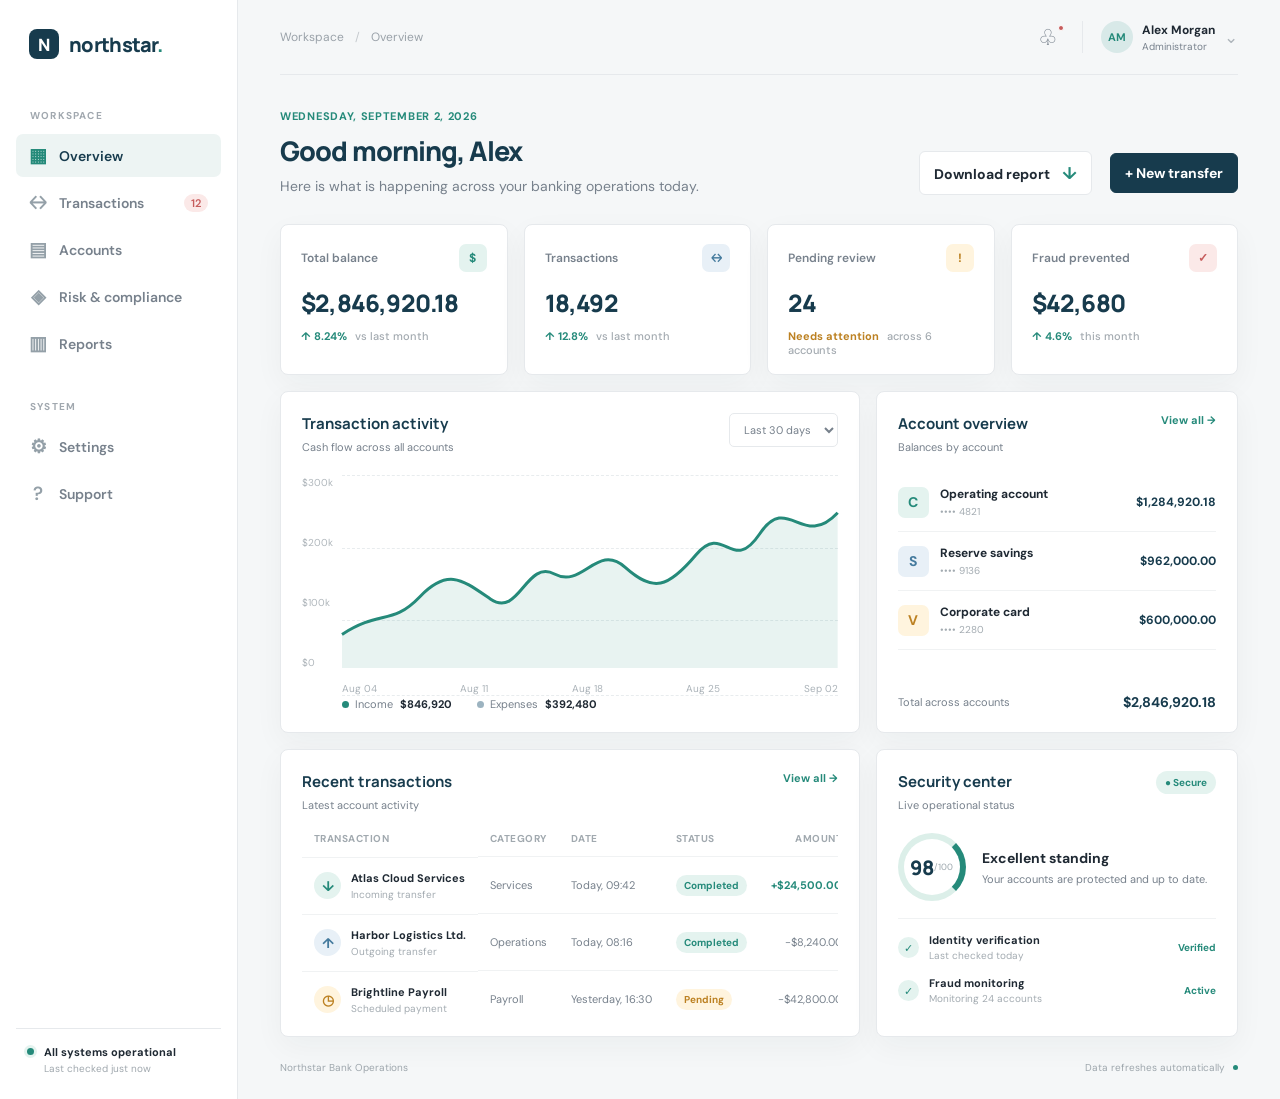
==== index.html @ cb2dd72a "Add files via upload" ====
<!DOCTYPE html>
<html lang="en">
<head>
  <meta charset="UTF-8">
  <meta name="viewport" content="width=device-width, initial-scale=1.0">
  <meta name="description" content="Operations dashboard for monitoring banking systems, transactions, and risk.">
  <title>Northstar Bank | Operations</title>
  <link rel="stylesheet" href="styles.css">
</head>
<body>
  <div class="app-shell">
    <aside class="sidebar">
      <a class="brand" href="#"><span class="brand-mark">N</span><span>northstar<span class="brand-dot">.</span></span></a>
      <div class="side-label">Workspace</div>
      <nav class="nav-list" aria-label="Primary navigation">
        <a class="nav-item active" href="#"><span class="nav-icon">▦</span>Overview</a>
        <a class="nav-item" href="#transactions"><span class="nav-icon">↔</span>Transactions <span class="nav-count">12</span></a>
        <a class="nav-item" href="#accounts"><span class="nav-icon">▤</span>Accounts</a>
        <a class="nav-item" href="#risk"><span class="nav-icon">◈</span>Risk &amp; compliance</a>
        <a class="nav-item" href="#reports"><span class="nav-icon">▥</span>Reports</a>
      </nav>
      <div class="side-label">System</div>
      <nav class="nav-list">
        <a class="nav-item" href="#"><span class="nav-icon">⚙</span>Settings</a>
        <a class="nav-item" href="#"><span class="nav-icon">?</span>Support</a>
      </nav>
      <div class="sidebar-footer"><span class="status-dot"></span><span><strong>All systems operational</strong><small>Last checked just now</small></span></div>
    </aside>

    <main class="main-content">
      <header class="topbar"><div class="breadcrumb">Workspace <span>/</span> Overview</div><div class="top-actions"><button class="icon-button" aria-label="Notifications">♧<span class="notification-dot"></span></button><div class="profile"><span class="avatar">AM</span><span><strong>Alex Morgan</strong><small>Administrator</small></span><span class="chevron">⌄</span></div></div></header>
      <section class="page-heading"><div><p class="eyebrow">Wednesday, September 2, 2026</p><h1>Good morning, Alex</h1><p class="subheading">Here is what is happening across your banking operations today.</p></div><div class="heading-actions"><button class="button secondary">Download report <span>↓</span></button><button class="button primary">+ New transfer</button></div></section>

      <section class="metric-grid" aria-label="Key metrics">
        <article class="metric-card"><div class="metric-top"><span>Total balance</span><span class="metric-icon green">$</span></div><strong class="metric-value">$2,846,920.18</strong><div class="metric-change positive">↑ 8.24% <span>vs last month</span></div></article>
        <article class="metric-card"><div class="metric-top"><span>Transactions</span><span class="metric-icon blue">↔</span></div><strong class="metric-value">18,492</strong><div class="metric-change positive">↑ 12.8% <span>vs last month</span></div></article>
        <article class="metric-card"><div class="metric-top"><span>Pending review</span><span class="metric-icon amber">!</span></div><strong class="metric-value">24</strong><div class="metric-change neutral">Needs attention <span>across 6 accounts</span></div></article>
        <article class="metric-card"><div class="metric-top"><span>Fraud prevented</span><span class="metric-icon red">✓</span></div><strong class="metric-value">$42,680</strong><div class="metric-change positive">↑ 4.6% <span>this month</span></div></article>
      </section>

      <section class="content-grid">
        <article class="panel activity-panel" id="transactions"><div class="panel-header"><div><h2>Transaction activity</h2><p>Cash flow across all accounts</p></div><select aria-label="Transaction period"><option>Last 30 days</option><option>Last 90 days</option></select></div><div class="chart-wrap"><div class="chart-y-axis"><span>$300k</span><span>$200k</span><span>$100k</span><span>$0</span></div><div class="chart"><div class="grid-line"></div><div class="grid-line"></div><div class="grid-line"></div><div class="grid-line"></div><svg viewBox="0 0 700 230" preserveAspectRatio="none" aria-label="Transaction activity chart"><path class="chart-area" d="M0,190 C55,160 70,180 110,145 S170,125 210,148 S260,100 300,118 S360,80 400,110 S460,135 500,95 S550,120 590,70 S650,90 700,45 L700,230 L0,230 Z"></path><path class="chart-line" d="M0,190 C55,160 70,180 110,145 S170,125 210,148 S260,100 300,118 S360,80 400,110 S460,135 500,95 S550,120 590,70 S650,90 700,45"></path></svg><div class="chart-labels"><span>Aug 04</span><span>Aug 11</span><span>Aug 18</span><span>Aug 25</span><span>Sep 02</span></div></div></div><div class="chart-legend"><span><i class="legend-dot income"></i>Income <strong>$846,920</strong></span><span><i class="legend-dot expense"></i>Expenses <strong>$392,480</strong></span></div></article>
        <article class="panel account-panel" id="accounts"><div class="panel-header"><div><h2>Account overview</h2><p>Balances by account</p></div><button class="text-button">View all →</button></div><div class="account-list"><div class="account-row"><span class="account-symbol checking">C</span><span class="account-name"><strong>Operating account</strong><small>•••• 4821</small></span><strong>$1,284,920.18</strong></div><div class="account-row"><span class="account-symbol savings">S</span><span class="account-name"><strong>Reserve savings</strong><small>•••• 9136</small></span><strong>$962,000.00</strong></div><div class="account-row"><span class="account-symbol credit">V</span><span class="account-name"><strong>Corporate card</strong><small>•••• 2280</small></span><strong>$600,000.00</strong></div></div><div class="account-total"><span>Total across accounts</span><strong>$2,846,920.18</strong></div></article>
      </section>

      <section class="lower-grid">
        <article class="panel table-panel"><div class="panel-header"><div><h2>Recent transactions</h2><p>Latest account activity</p></div><button class="text-button">View all →</button></div><div class="table-scroll"><table><thead><tr><th>Transaction</th><th>Category</th><th>Date</th><th>Status</th><th class="amount">Amount</th></tr></thead><tbody><tr><td><span class="transaction-icon incoming">↓</span><span><strong>Atlas Cloud Services</strong><small>Incoming transfer</small></span></td><td>Services</td><td>Today, 09:42</td><td><span class="pill success">Completed</span></td><td class="amount positive-amount">+$24,500.00</td></tr><tr><td><span class="transaction-icon outgoing">↑</span><span><strong>Harbor Logistics Ltd.</strong><small>Outgoing transfer</small></span></td><td>Operations</td><td>Today, 08:16</td><td><span class="pill success">Completed</span></td><td class="amount">-$8,240.00</td></tr><tr><td><span class="transaction-icon pending">◷</span><span><strong>Brightline Payroll</strong><small>Scheduled payment</small></span></td><td>Payroll</td><td>Yesterday, 16:30</td><td><span class="pill pending-pill">Pending</span></td><td class="amount">-$42,800.00</td></tr></tbody></table></div></article>
        <article class="panel security-panel" id="risk"><div class="panel-header"><div><h2>Security center</h2><p>Live operational status</p></div><span class="secure-badge">● Secure</span></div><div class="security-score"><div class="score-ring"><strong>98</strong><small>/100</small></div><div><strong>Excellent standing</strong><p>Your accounts are protected and up to date.</p></div></div><div class="security-item"><span class="security-check">✓</span><span><strong>Identity verification</strong><small>Last checked today</small></span><span class="item-status">Verified</span></div><div class="security-item"><span class="security-check">✓</span><span><strong>Fraud monitoring</strong><small>Monitoring 24 accounts</small></span><span class="item-status">Active</span></div></article>
      </section>
      <footer class="page-footer"><span>Northstar Bank Operations</span><span>Data refreshes automatically <span class="refresh-dot"></span></span></footer>
    </main>
  </div>

  <script src="app.js"></script>
</body>
</html>
---- styles.css ----
@import url('https://fonts.googleapis.com/css2?family=DM+Sans:wght@400;500;600;700&family=Manrope:wght@600;700;800&display=swap');

:root {
  --ink: #1f2933;
  --muted: #77818c;
  --line: #e6e9ec;
  --surface: #ffffff;
  --page: #f5f7f8;
  --navy: #173b4d;
  --teal: #258a7a;
  --teal-soft: #e4f3ef;
  --blue-soft: #e8f0f7;
  --amber: #bc8122;
  --amber-soft: #fff4de;
  --red: #c65c5c;
  --red-soft: #fbe9e8;
  --shadow: 0 10px 30px rgba(31, 41, 51, .045);
}

* { box-sizing: border-box; }
body { margin: 0; color: var(--ink); background: var(--page); font: 14px 'DM Sans', sans-serif; }
button, select { font: inherit; }
button, a { -webkit-tap-highlight-color: transparent; }
.app-shell { display: flex; min-height: 100vh; }
.sidebar { width: 238px; flex: 0 0 238px; background: #fff; border-right: 1px solid var(--line); padding: 29px 16px 20px; display: flex; flex-direction: column; }
.brand { display: flex; align-items: center; gap: 10px; padding: 0 13px; color: var(--navy); font: 800 20px Manrope, sans-serif; text-decoration: none; letter-spacing: -.7px; }
.brand-mark { width: 30px; height: 30px; display: grid; place-items: center; border-radius: 8px; background: var(--navy); color: #fff; font-size: 17px; }
.brand-dot { color: var(--teal); }
.side-label { margin: 50px 14px 12px; color: #a1a8af; font-size: 10px; font-weight: 700; letter-spacing: 1.2px; text-transform: uppercase; }
.side-label + .nav-list + .side-label { margin-top: 35px; }
.nav-list { display: grid; gap: 4px; }
.nav-item { display: flex; align-items: center; gap: 12px; min-height: 43px; padding: 0 13px; border-radius: 7px; color: #77818c; text-decoration: none; font-weight: 600; transition: background .2s, color .2s; }
.nav-item:hover, .nav-item.active { color: var(--navy); background: #edf4f3; }
.nav-icon { width: 18px; color: #94a0a8; font-size: 19px; text-align: center; }
.nav-item.active .nav-icon { color: var(--teal); }
.nav-count { margin-left: auto; padding: 2px 7px; border-radius: 10px; background: var(--red-soft); color: var(--red); font-size: 11px; }
.sidebar-footer { margin-top: auto; display: flex; gap: 10px; align-items: flex-start; padding: 15px 11px 3px; border-top: 1px solid var(--line); color: var(--ink); font-size: 11px; line-height: 1.5; }
.sidebar-footer strong, .sidebar-footer small { display: block; } .sidebar-footer small { color: #a0a8ae; font-size: 10px; }
.status-dot, .refresh-dot { display: inline-block; width: 7px; height: 7px; margin-top: 4px; border-radius: 50%; background: var(--teal); box-shadow: 0 0 0 3px var(--teal-soft); }
.main-content { width: min(100%, 1500px); min-width: 0; margin: 0 auto; padding: 0 42px 25px; }
.topbar { height: 75px; border-bottom: 1px solid var(--line); display: flex; align-items: center; justify-content: space-between; }
.breadcrumb { color: #9aa2a9; font-size: 12px; } .breadcrumb span { padding: 0 8px; color: #c4c9cd; }
.top-actions, .profile, .heading-actions { display: flex; align-items: center; gap: 18px; }
.icon-button { position: relative; border: 0; background: transparent; color: #77818c; font-size: 22px; cursor: pointer; }
.notification-dot { position: absolute; top: 3px; right: 0; width: 6px; height: 6px; border: 1px solid white; border-radius: 50%; background: var(--red); }
.profile { gap: 9px; border-left: 1px solid var(--line); padding-left: 18px; } .profile strong, .profile small { display: block; } .profile strong { font-size: 12px; } .profile small { margin-top: 2px; color: var(--muted); font-size: 10px; }.avatar { width: 32px; height: 32px; display: grid; place-items: center; border-radius: 50%; background: #d8e9e8; color: var(--teal); font-size: 11px; font-weight: 700; }.chevron { color: #aeb5bb; font-size: 17px; }
.page-heading { display: flex; justify-content: space-between; align-items: end; gap: 24px; padding: 34px 0 29px; }.eyebrow { margin: 0 0 9px; color: var(--teal); font-size: 11px; font-weight: 700; letter-spacing: .7px; text-transform: uppercase; }.page-heading h1 { margin: 0; color: var(--navy); font: 800 27px Manrope, sans-serif; letter-spacing: -.9px; }.subheading { margin: 8px 0 0; color: var(--muted); }.button { border: 1px solid var(--line); border-radius: 6px; padding: 10px 14px; cursor: pointer; font-weight: 700; }.button.secondary { background: #fff; color: var(--ink); }.button.primary { border-color: var(--navy); background: var(--navy); color: #fff; }.button span { margin-left: 9px; color: var(--teal); font-size: 17px; }
.metric-grid { display: grid; grid-template-columns: repeat(4, 1fr); gap: 16px; }.metric-card, .panel { border: 1px solid var(--line); border-radius: 8px; background: var(--surface); box-shadow: var(--shadow); }.metric-card { padding: 19px 20px 17px; }.metric-top { display: flex; justify-content: space-between; align-items: center; color: var(--muted); font-size: 12px; font-weight: 600; }.metric-icon { width: 28px; height: 28px; display: grid; place-items: center; border-radius: 7px; font-weight: 700; }.metric-icon.green { color: var(--teal); background: var(--teal-soft); }.metric-icon.blue { color: #447a9d; background: var(--blue-soft); }.metric-icon.amber { color: var(--amber); background: var(--amber-soft); }.metric-icon.red { color: var(--red); background: var(--red-soft); }.metric-value { display: block; margin-top: 14px; color: var(--navy); font: 800 24px Manrope, sans-serif; letter-spacing: -.8px; }.metric-change { margin-top: 10px; font-size: 11px; font-weight: 700; }.metric-change span { margin-left: 5px; color: #a3aab0; font-weight: 500; }.positive { color: var(--teal); }.neutral { color: var(--amber); }
.content-grid { display: grid; grid-template-columns: minmax(0, 1.6fr) minmax(350px, 1fr); gap: 16px; margin-top: 16px; }.panel { padding: 21px; }.panel-header { display: flex; align-items: flex-start; justify-content: space-between; gap: 16px; }.panel h2 { margin: 0; color: var(--navy); font: 700 15px Manrope, sans-serif; }.panel-header p { margin: 6px 0 0; color: var(--muted); font-size: 11px; }.panel select { border: 1px solid var(--line); border-radius: 5px; padding: 8px 10px; color: var(--muted); background: #fff; font-size: 11px; }.text-button { border: 0; padding: 0; background: transparent; color: var(--teal); cursor: pointer; font-size: 11px; font-weight: 700; }.chart-wrap { display: flex; height: 220px; margin-top: 21px; }.chart-y-axis { display: flex; width: 40px; flex-direction: column; justify-content: space-between; padding: 1px 0 26px; color: #b0b7bc; font-size: 10px; }.chart { position: relative; flex: 1; }.grid-line { position: absolute; left: 0; right: 0; border-top: 1px dashed #e8ecee; }.grid-line:nth-child(1) { top: 0; }.grid-line:nth-child(2) { top: 33%; }.grid-line:nth-child(3) { top: 66%; }.grid-line:nth-child(4) { top: 100%; }.chart svg { position: absolute; inset: 0 0 27px; width: 100%; height: calc(100% - 27px); overflow: visible; }.chart-area { fill: rgba(37, 138, 122, .1); }.chart-line { fill: none; stroke: var(--teal); stroke-width: 3; vector-effect: non-scaling-stroke; }.chart-labels { position: absolute; bottom: 0; left: 0; right: 0; display: flex; justify-content: space-between; color: #aab2b8; font-size: 10px; }.chart-legend { display: flex; gap: 25px; padding: 2px 0 0 40px; color: var(--muted); font-size: 11px; }.chart-legend strong { margin-left: 4px; color: var(--ink); }.legend-dot { display: inline-block; width: 7px; height: 7px; margin-right: 6px; border-radius: 50%; }.legend-dot.income { background: var(--teal); }.legend-dot.expense { background: #9cb3c0; }
.account-panel { display: flex; flex-direction: column; }.account-list { margin-top: 19px; }.account-row { display: flex; align-items: center; gap: 11px; padding: 13px 0; border-bottom: 1px solid #f0f2f3; }.account-row > strong { margin-left: auto; color: var(--navy); font-size: 12px; }.account-symbol { width: 31px; height: 31px; display: grid; place-items: center; border-radius: 7px; font-weight: 700; }.account-symbol.checking { color: var(--teal); background: var(--teal-soft); }.account-symbol.savings { color: #447a9d; background: var(--blue-soft); }.account-symbol.credit { color: var(--amber); background: var(--amber-soft); }.account-name strong, .account-name small { display: block; }.account-name strong { font-size: 12px; }.account-name small { margin-top: 3px; color: #a3abb1; font-size: 10px; }.account-total { display: flex; justify-content: space-between; align-items: center; margin-top: auto; padding-top: 20px; color: var(--muted); font-size: 11px; }.account-total strong { color: var(--navy); font-size: 14px; }
.lower-grid { display: grid; grid-template-columns: minmax(0, 1.6fr) minmax(350px, 1fr); gap: 16px; margin-top: 16px; }.table-panel { padding-bottom: 8px; }.table-scroll { overflow-x: auto; margin-top: 20px; } table { width: 100%; border-collapse: collapse; text-align: left; white-space: nowrap; } th { padding: 0 12px 11px; color: #a1a9af; font-size: 10px; font-weight: 700; letter-spacing: .45px; text-transform: uppercase; } td { padding: 13px 12px; border-top: 1px solid #f0f2f3; color: var(--muted); font-size: 11px; } td:first-child { display: flex; align-items: center; gap: 10px; color: var(--ink); } td strong, td small { display: block; } td small { margin-top: 3px; color: #a3abb1; font-size: 10px; }.transaction-icon { width: 27px; height: 27px; display: grid; place-items: center; border-radius: 50%; font-size: 14px; font-weight: 700; }.incoming { color: var(--teal); background: var(--teal-soft); }.outgoing { color: #447a9d; background: var(--blue-soft); }.pending { color: var(--amber); background: var(--amber-soft); }.amount { text-align: right; }.positive-amount { color: var(--teal); font-weight: 700; }.pill { padding: 4px 8px; border-radius: 12px; font-size: 10px; font-weight: 700; }.success { color: var(--teal); background: var(--teal-soft); }.pending-pill { color: var(--amber); background: var(--amber-soft); }.secure-badge { padding: 5px 9px; border-radius: 12px; color: var(--teal); background: var(--teal-soft); font-size: 10px; font-weight: 700; }.security-score { display: flex; align-items: center; gap: 16px; padding: 21px 0 17px; border-bottom: 1px solid #f0f2f3; }.score-ring { width: 68px; height: 68px; display: flex; align-items: center; justify-content: center; border: 6px solid #dcefe9; border-right-color: var(--teal); border-radius: 50%; }.score-ring strong { color: var(--navy); font: 800 20px Manrope, sans-serif; }.score-ring small { color: #9da7ad; font-size: 9px; }.security-score p { margin: 5px 0 0; color: var(--muted); font-size: 11px; }.security-item { display: flex; align-items: center; gap: 10px; padding: 14px 0 0; }.security-check { width: 21px; height: 21px; display: grid; place-items: center; border-radius: 50%; color: var(--teal); background: var(--teal-soft); font-size: 11px; }.security-item strong, .security-item small { display: block; }.security-item strong { font-size: 11px; }.security-item small { margin-top: 2px; color: #a3abb1; font-size: 10px; }.item-status { margin-left: auto; color: var(--teal); font-size: 10px; font-weight: 700; }.page-footer { display: flex; justify-content: space-between; margin-top: 24px; color: #9da6ac; font-size: 10px; }.refresh-dot { width: 5px; height: 5px; margin: 0 0 1px 5px; box-shadow: none; }
@media (max-width: 1100px) { .sidebar { width: 205px; flex-basis: 205px; }.main-content { padding: 0 25px 20px; }.metric-value { font-size: 20px; }.content-grid, .lower-grid { grid-template-columns: 1fr; } }
@media (max-width: 720px) { .app-shell { display: block; }.sidebar { width: 100%; height: auto; padding: 15px; border-right: 0; border-bottom: 1px solid var(--line); }.side-label, .sidebar-footer, .nav-list:not(:first-of-type) { display: none; }.nav-list { display: flex; margin-top: 17px; overflow-x: auto; }.nav-item { flex: 0 0 auto; padding: 0 11px; }.nav-item:not(.active) .nav-icon { display: none; }.main-content { padding: 0 16px 20px; }.topbar { height: 60px; }.breadcrumb { display: none; }.page-heading { display: block; padding: 25px 0 21px; }.heading-actions { margin-top: 20px; }.metric-grid { grid-template-columns: repeat(2, 1fr); gap: 10px; }.metric-card { padding: 14px; }.metric-value { font-size: 18px; }.metric-change span { display: block; margin: 3px 0 0; }.panel { padding: 16px; }.content-grid, .lower-grid { gap: 10px; margin-top: 10px; }.chart-wrap { height: 190px; }.chart-legend { gap: 12px; padding-left: 40px; }.page-footer { gap: 10px; line-height: 1.5; } }
@media (max-width: 400px) { .heading-actions { display: grid; grid-template-columns: 1fr 1fr; gap: 8px; }.button { padding: 9px 8px; font-size: 12px; }.metric-top { min-height: 28px; }.top-actions { gap: 8px; }.profile { padding-left: 8px; }.profile small, .chevron { display: none; } }
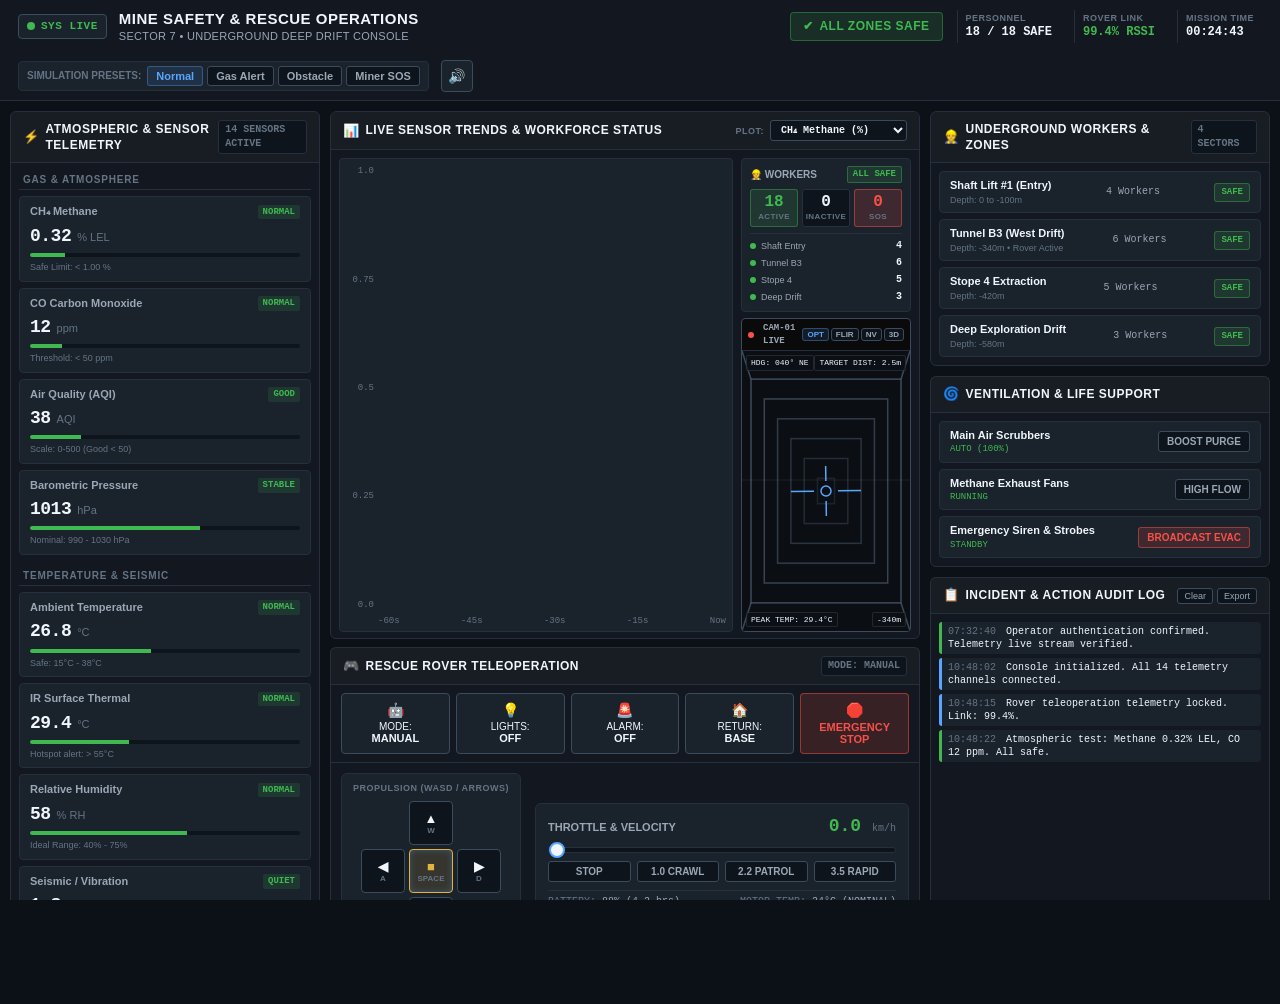
==== commit bbe306dd: "Add files via upload" ====
--- a/index.html
+++ b/index.html
@@ -1,56 +1,663 @@
-<!DOCTYPE html>
-<html lang="en">
-<head>
-  <meta charset="UTF-8">
-  <meta name="viewport" content="width=device-width, initial-scale=1.0">
-  <meta name="description" content="Operations dashboard for monitoring banking systems, transactions, and risk.">
-  <title>Northstar Bank | Operations</title>
-  <link rel="stylesheet" href="styles.css">
-</head>
-<body>
-  <div class="app-shell">
-    <aside class="sidebar">
-      <a class="brand" href="#"><span class="brand-mark">N</span><span>northstar<span class="brand-dot">.</span></span></a>
-      <div class="side-label">Workspace</div>
-      <nav class="nav-list" aria-label="Primary navigation">
-        <a class="nav-item active" href="#"><span class="nav-icon">▦</span>Overview</a>
-        <a class="nav-item" href="#transactions"><span class="nav-icon">↔</span>Transactions <span class="nav-count">12</span></a>
-        <a class="nav-item" href="#accounts"><span class="nav-icon">▤</span>Accounts</a>
-        <a class="nav-item" href="#risk"><span class="nav-icon">◈</span>Risk &amp; compliance</a>
-        <a class="nav-item" href="#reports"><span class="nav-icon">▥</span>Reports</a>
-      </nav>
-      <div class="side-label">System</div>
-      <nav class="nav-list">
-        <a class="nav-item" href="#"><span class="nav-icon">⚙</span>Settings</a>
-        <a class="nav-item" href="#"><span class="nav-icon">?</span>Support</a>
-      </nav>
-      <div class="sidebar-footer"><span class="status-dot"></span><span><strong>All systems operational</strong><small>Last checked just now</small></span></div>
-    </aside>
-
-    <main class="main-content">
-      <header class="topbar"><div class="breadcrumb">Workspace <span>/</span> Overview</div><div class="top-actions"><button class="icon-button" aria-label="Notifications">♧<span class="notification-dot"></span></button><div class="profile"><span class="avatar">AM</span><span><strong>Alex Morgan</strong><small>Administrator</small></span><span class="chevron">⌄</span></div></div></header>
-      <section class="page-heading"><div><p class="eyebrow">Wednesday, September 2, 2026</p><h1>Good morning, Alex</h1><p class="subheading">Here is what is happening across your banking operations today.</p></div><div class="heading-actions"><button class="button secondary">Download report <span>↓</span></button><button class="button primary">+ New transfer</button></div></section>
-
-      <section class="metric-grid" aria-label="Key metrics">
-        <article class="metric-card"><div class="metric-top"><span>Total balance</span><span class="metric-icon green">$</span></div><strong class="metric-value">$2,846,920.18</strong><div class="metric-change positive">↑ 8.24% <span>vs last month</span></div></article>
-        <article class="metric-card"><div class="metric-top"><span>Transactions</span><span class="metric-icon blue">↔</span></div><strong class="metric-value">18,492</strong><div class="metric-change positive">↑ 12.8% <span>vs last month</span></div></article>
-        <article class="metric-card"><div class="metric-top"><span>Pending review</span><span class="metric-icon amber">!</span></div><strong class="metric-value">24</strong><div class="metric-change neutral">Needs attention <span>across 6 accounts</span></div></article>
-        <article class="metric-card"><div class="metric-top"><span>Fraud prevented</span><span class="metric-icon red">✓</span></div><strong class="metric-value">$42,680</strong><div class="metric-change positive">↑ 4.6% <span>this month</span></div></article>
-      </section>
-
-      <section class="content-grid">
-        <article class="panel activity-panel" id="transactions"><div class="panel-header"><div><h2>Transaction activity</h2><p>Cash flow across all accounts</p></div><select aria-label="Transaction period"><option>Last 30 days</option><option>Last 90 days</option></select></div><div class="chart-wrap"><div class="chart-y-axis"><span>$300k</span><span>$200k</span><span>$100k</span><span>$0</span></div><div class="chart"><div class="grid-line"></div><div class="grid-line"></div><div class="grid-line"></div><div class="grid-line"></div><svg viewBox="0 0 700 230" preserveAspectRatio="none" aria-label="Transaction activity chart"><path class="chart-area" d="M0,190 C55,160 70,180 110,145 S170,125 210,148 S260,100 300,118 S360,80 400,110 S460,135 500,95 S550,120 590,70 S650,90 700,45 L700,230 L0,230 Z"></path><path class="chart-line" d="M0,190 C55,160 70,180 110,145 S170,125 210,148 S260,100 300,118 S360,80 400,110 S460,135 500,95 S550,120 590,70 S650,90 700,45"></path></svg><div class="chart-labels"><span>Aug 04</span><span>Aug 11</span><span>Aug 18</span><span>Aug 25</span><span>Sep 02</span></div></div></div><div class="chart-legend"><span><i class="legend-dot income"></i>Income <strong>$846,920</strong></span><span><i class="legend-dot expense"></i>Expenses <strong>$392,480</strong></span></div></article>
-        <article class="panel account-panel" id="accounts"><div class="panel-header"><div><h2>Account overview</h2><p>Balances by account</p></div><button class="text-button">View all →</button></div><div class="account-list"><div class="account-row"><span class="account-symbol checking">C</span><span class="account-name"><strong>Operating account</strong><small>•••• 4821</small></span><strong>$1,284,920.18</strong></div><div class="account-row"><span class="account-symbol savings">S</span><span class="account-name"><strong>Reserve savings</strong><small>•••• 9136</small></span><strong>$962,000.00</strong></div><div class="account-row"><span class="account-symbol credit">V</span><span class="account-name"><strong>Corporate card</strong><small>•••• 2280</small></span><strong>$600,000.00</strong></div></div><div class="account-total"><span>Total across accounts</span><strong>$2,846,920.18</strong></div></article>
-      </section>
-
-      <section class="lower-grid">
-        <article class="panel table-panel"><div class="panel-header"><div><h2>Recent transactions</h2><p>Latest account activity</p></div><button class="text-button">View all →</button></div><div class="table-scroll"><table><thead><tr><th>Transaction</th><th>Category</th><th>Date</th><th>Status</th><th class="amount">Amount</th></tr></thead><tbody><tr><td><span class="transaction-icon incoming">↓</span><span><strong>Atlas Cloud Services</strong><small>Incoming transfer</small></span></td><td>Services</td><td>Today, 09:42</td><td><span class="pill success">Completed</span></td><td class="amount positive-amount">+$24,500.00</td></tr><tr><td><span class="transaction-icon outgoing">↑</span><span><strong>Harbor Logistics Ltd.</strong><small>Outgoing transfer</small></span></td><td>Operations</td><td>Today, 08:16</td><td><span class="pill success">Completed</span></td><td class="amount">-$8,240.00</td></tr><tr><td><span class="transaction-icon pending">◷</span><span><strong>Brightline Payroll</strong><small>Scheduled payment</small></span></td><td>Payroll</td><td>Yesterday, 16:30</td><td><span class="pill pending-pill">Pending</span></td><td class="amount">-$42,800.00</td></tr></tbody></table></div></article>
-        <article class="panel security-panel" id="risk"><div class="panel-header"><div><h2>Security center</h2><p>Live operational status</p></div><span class="secure-badge">● Secure</span></div><div class="security-score"><div class="score-ring"><strong>98</strong><small>/100</small></div><div><strong>Excellent standing</strong><p>Your accounts are protected and up to date.</p></div></div><div class="security-item"><span class="security-check">✓</span><span><strong>Identity verification</strong><small>Last checked today</small></span><span class="item-status">Verified</span></div><div class="security-item"><span class="security-check">✓</span><span><strong>Fraud monitoring</strong><small>Monitoring 24 accounts</small></span><span class="item-status">Active</span></div></article>
-      </section>
-      <footer class="page-footer"><span>Northstar Bank Operations</span><span>Data refreshes automatically <span class="refresh-dot"></span></span></footer>
-    </main>
-  </div>
-
-  <script src="app.js"></script>
-</body>
-</html>
+<!DOCTYPE html>
+<html lang="en">
+
+<head>
+  <meta charset="UTF-8">
+  <meta name="viewport" content="width=device-width, initial-scale=1.0">
+  <meta name="description"
+    content="Industrial Mine Safety & Rescue Operations Command Center - High-contrast, intuitive telemetry, rover control, and underground worker safety dashboard.">
+  <title>MINE SAFETY & RESCUE COMMAND CONSOLE</title>
+  <link rel="stylesheet" href="styles.css">
+</head>
+
+<body>
+
+  <!-- TOP HEADER BAR -->
+  <header class="cmd-header">
+    <div class="header-left">
+      <div class="safety-badge">
+        <span class="status-indicator live-pulse"></span>
+        <span class="badge-text">SYS LIVE</span>
+      </div>
+      <div class="facility-info">
+        <h1 class="main-heading">MINE SAFETY &amp; RESCUE OPERATIONS</h1>
+        <span class="sub-heading">SECTOR 7 • UNDERGROUND DEEP DRIFT CONSOLE</span>
+      </div>
+    </div>
+
+    <!-- Live Mission Clock & Status Ribbon -->
+    <div class="header-center">
+      <div class="status-pill status-normal" id="overallStatusPill">
+        <span class="status-icon" id="overallStatusIcon">✔</span>
+        <span id="overallStatusText">ALL ZONES SAFE</span>
+      </div>
+      <div class="telemetry-stat">
+        <span class="stat-lbl">PERSONNEL</span>
+        <span class="stat-val" id="personnelSummary">18 / 18 SAFE</span>
+      </div>
+      <div class="telemetry-stat">
+        <span class="stat-lbl">ROVER LINK</span>
+        <span class="stat-val green-text" id="telemetryLinkVal">99.4% RSSI</span>
+      </div>
+      <div class="telemetry-stat">
+        <span class="stat-lbl">MISSION TIME</span>
+        <span class="stat-val" id="missionClock">00:00:00</span>
+      </div>
+    </div>
+
+    <!-- Quick Scenario Presets for Easy Demonstrations -->
+    <div class="header-right">
+      <div class="demo-controller">
+        <span class="demo-lbl">SIMULATION PRESETS:</span>
+        <div class="demo-btns">
+          <button class="btn-preset active" id="presetNormal" title="Simulate standard safe conditions">Normal</button>
+          <button class="btn-preset" id="presetGas" title="Simulate elevated methane & toxic gas alert">Gas
+            Alert</button>
+          <button class="btn-preset" id="presetObstacle" title="Simulate tunnel collapse / obstacle">Obstacle</button>
+          <button class="btn-preset" id="presetSos" title="Simulate miner distress signal">Miner SOS</button>
+        </div>
+      </div>
+      <button class="icon-toggle" id="btnAudioToggle" title="Toggle audio feedback" aria-label="Toggle Audio">
+        <span id="audioIcon">🔊</span>
+      </button>
+    </div>
+  </header>
+
+  <!-- MAIN DASHBOARD CONTENT GRID -->
+  <main class="dashboard-grid">
+
+    <!-- LEFT COLUMN: ATMOSPHERIC & ENVIRONMENTAL TELEMETRY (14 SENSORS) -->
+    <section class="panel panel-telemetry" aria-labelledby="telemetry-heading">
+      <div class="panel-header">
+        <h2 id="telemetry-heading" class="panel-title">
+          <span class="panel-icon">⚡</span> ATMOSPHERIC &amp; SENSOR TELEMETRY
+        </h2>
+        <span class="badge-count">14 SENSORS ACTIVE</span>
+      </div>
+
+      <div class="sensors-container">
+
+        <!-- Group 1: Hazardous Gases & Air Quality -->
+        <div class="sensor-group">
+          <div class="group-title">GAS &amp; ATMOSPHERE</div>
+
+          <div class="sensor-card" id="card-ch4">
+            <div class="sensor-meta">
+              <span class="sensor-name">CH₄ Methane</span>
+              <span class="sensor-state state-ok" id="status-ch4">NORMAL</span>
+            </div>
+            <div class="sensor-reading">
+              <span class="sensor-value" id="val-ch4">0.32</span>
+              <span class="sensor-unit">% LEL</span>
+            </div>
+            <div class="sensor-meter-bar">
+              <div class="sensor-meter-fill" id="meter-ch4" style="width: 15%;"></div>
+            </div>
+            <div class="sensor-threshold">Safe Limit: &lt; 1.00 %</div>
+          </div>
+
+          <div class="sensor-card" id="card-co">
+            <div class="sensor-meta">
+              <span class="sensor-name">CO Carbon Monoxide</span>
+              <span class="sensor-state state-ok" id="status-co">NORMAL</span>
+            </div>
+            <div class="sensor-reading">
+              <span class="sensor-value" id="val-co">12</span>
+              <span class="sensor-unit">ppm</span>
+            </div>
+            <div class="sensor-meter-bar">
+              <div class="sensor-meter-fill" id="meter-co" style="width: 24%;"></div>
+            </div>
+            <div class="sensor-threshold">Threshold: &lt; 50 ppm</div>
+          </div>
+
+          <div class="sensor-card" id="card-aqi">
+            <div class="sensor-meta">
+              <span class="sensor-name">Air Quality (AQI)</span>
+              <span class="sensor-state state-ok" id="status-aqi">GOOD</span>
+            </div>
+            <div class="sensor-reading">
+              <span class="sensor-value" id="val-aqi">38</span>
+              <span class="sensor-unit">AQI</span>
+            </div>
+            <div class="sensor-meter-bar">
+              <div class="sensor-meter-fill" id="meter-aqi" style="width: 19%;"></div>
+            </div>
+            <div class="sensor-threshold">Scale: 0-500 (Good &lt; 50)</div>
+          </div>
+
+          <div class="sensor-card" id="card-barometer">
+            <div class="sensor-meta">
+              <span class="sensor-name">Barometric Pressure</span>
+              <span class="sensor-state state-ok" id="status-barometer">STABLE</span>
+            </div>
+            <div class="sensor-reading">
+              <span class="sensor-value" id="val-barometer">1013</span>
+              <span class="sensor-unit">hPa</span>
+            </div>
+            <div class="sensor-meter-bar">
+              <div class="sensor-meter-fill" id="meter-barometer" style="width: 50%;"></div>
+            </div>
+            <div class="sensor-threshold">Nominal: 990 - 1030 hPa</div>
+          </div>
+        </div>
+
+        <!-- Group 2: Thermal & Environmental -->
+        <div class="sensor-group">
+          <div class="group-title">TEMPERATURE &amp; SEISMIC</div>
+
+          <div class="sensor-card" id="card-temp">
+            <div class="sensor-meta">
+              <span class="sensor-name">Ambient Temperature</span>
+              <span class="sensor-state state-ok" id="status-temp">NORMAL</span>
+            </div>
+            <div class="sensor-reading">
+              <span class="sensor-value" id="val-temperature">26.8</span>
+              <span class="sensor-unit">°C</span>
+            </div>
+            <div class="sensor-meter-bar">
+              <div class="sensor-meter-fill" id="meter-temp" style="width: 38%;"></div>
+            </div>
+            <div class="sensor-threshold">Safe: 15°C - 38°C</div>
+          </div>
+
+          <div class="sensor-card" id="card-ir">
+            <div class="sensor-meta">
+              <span class="sensor-name">IR Surface Thermal</span>
+              <span class="sensor-state state-ok" id="status-ir">NORMAL</span>
+            </div>
+            <div class="sensor-reading">
+              <span class="sensor-value" id="val-ir">29.4</span>
+              <span class="sensor-unit">°C</span>
+            </div>
+            <div class="sensor-meter-bar">
+              <div class="sensor-meter-fill" id="meter-ir" style="width: 32%;"></div>
+            </div>
+            <div class="sensor-threshold">Hotspot alert: &gt; 55°C</div>
+          </div>
+
+          <div class="sensor-card" id="card-humidity">
+            <div class="sensor-meta">
+              <span class="sensor-name">Relative Humidity</span>
+              <span class="sensor-state state-ok" id="status-humidity">NORMAL</span>
+            </div>
+            <div class="sensor-reading">
+              <span class="sensor-value" id="val-humidity">58</span>
+              <span class="sensor-unit">% RH</span>
+            </div>
+            <div class="sensor-meter-bar">
+              <div class="sensor-meter-fill" id="meter-humidity" style="width: 58%;"></div>
+            </div>
+            <div class="sensor-threshold">Ideal Range: 40% - 75%</div>
+          </div>
+
+          <div class="sensor-card" id="card-vibration">
+            <div class="sensor-meta">
+              <span class="sensor-name">Seismic / Vibration</span>
+              <span class="sensor-state state-ok" id="status-vibration">QUIET</span>
+            </div>
+            <div class="sensor-reading">
+              <span class="sensor-value" id="val-vibration">1.8</span>
+              <span class="sensor-unit">mm/s</span>
+            </div>
+            <div class="sensor-meter-bar">
+              <div class="sensor-meter-fill" id="meter-vibration" style="width: 12%;"></div>
+            </div>
+            <div class="sensor-threshold">Cave-in risk: &gt; 8.0 mm/s</div>
+          </div>
+        </div>
+
+        <!-- Group 3: Position, Obstacle & Navigation -->
+        <div class="sensor-group">
+          <div class="group-title">ROVER LOCATION &amp; KINEMATICS</div>
+
+          <div class="sensor-card" id="card-gps">
+            <div class="sensor-meta">
+              <span class="sensor-name">Position &amp; Depth</span>
+              <span class="sensor-state state-ok" id="status-gps">LOCKED</span>
+            </div>
+            <div class="sensor-multi-reading">
+              <div class="multi-item">
+                <span class="lbl">Depth:</span>
+                <strong id="val-gps-depth">-340 m</strong>
+              </div>
+              <div class="multi-item">
+                <span class="lbl">GPS:</span>
+                <span id="val-gps-coords">12.9716, 78.1689</span>
+              </div>
+              <div class="multi-item">
+                <span class="lbl">Zone:</span>
+                <span id="val-location-zone">Tunnel B3 (West)</span>
+              </div>
+            </div>
+          </div>
+
+          <div class="sensor-card" id="card-proximity">
+            <div class="sensor-meta">
+              <span class="sensor-name">Proximity Sensor</span>
+              <span class="sensor-state state-ok" id="status-proximity">CLEAR</span>
+            </div>
+            <div class="sensor-reading">
+              <span class="sensor-value" id="val-proximity">165</span>
+              <span class="sensor-unit">cm</span>
+            </div>
+            <div class="sensor-meter-bar">
+              <div class="sensor-meter-fill" id="meter-proximity" style="width: 82%;"></div>
+            </div>
+            <div class="sensor-threshold">Obstacle warning: &lt; 40 cm</div>
+          </div>
+
+          <div class="sensor-card" id="card-ultrasonic">
+            <div class="sensor-meta">
+              <span class="sensor-name">Ultrasonic Range</span>
+              <span class="sensor-state state-ok" id="status-ultrasonic">CLEAR</span>
+            </div>
+            <div class="sensor-reading">
+              <span class="sensor-value" id="val-ultrasonic">248</span>
+              <span class="sensor-unit">cm</span>
+            </div>
+            <div class="sensor-meter-bar">
+              <div class="sensor-meter-fill" id="meter-ultrasonic" style="width: 75%;"></div>
+            </div>
+            <div class="sensor-threshold">Distance to head wall</div>
+          </div>
+
+          <div class="sensor-card" id="card-motion">
+            <div class="sensor-meta">
+              <span class="sensor-name">Motion Detection</span>
+              <span class="sensor-state state-ok" id="status-motion">NONE</span>
+            </div>
+            <div class="sensor-reading">
+              <span class="sensor-value" id="val-motion">NO MOTION</span>
+            </div>
+            <div class="sensor-threshold">PIR Infra-Red Activity Sensor</div>
+          </div>
+
+          <div class="sensor-card" id="card-tilt">
+            <div class="sensor-meta">
+              <span class="sensor-name">Chassis Attitude (Pitch/Roll)</span>
+              <span class="sensor-state state-ok" id="status-tilt">LEVEL</span>
+            </div>
+            <div class="sensor-multi-reading">
+              <div class="multi-item">
+                <span class="lbl">Tilt:</span>
+                <strong id="val-accel-tilt">P: +1.2° R: -0.8°</strong>
+              </div>
+              <div class="multi-item">
+                <span class="lbl">Load:</span>
+                <strong id="val-accel-g">1.02 g</strong>
+              </div>
+            </div>
+          </div>
+
+          <div class="sensor-card" id="card-beacon">
+            <div class="sensor-meta">
+              <span class="sensor-name">Miner Beacon Signal (RSSI)</span>
+              <span class="sensor-state state-ok" id="status-beacon">DETECTED</span>
+            </div>
+            <div class="sensor-reading">
+              <span class="sensor-value" id="val-beacon">-48</span>
+              <span class="sensor-unit">dBm</span>
+            </div>
+            <div class="sensor-meter-bar">
+              <div class="sensor-meter-fill" id="meter-beacon" style="width: 70%;"></div>
+            </div>
+            <div class="sensor-threshold">Emergency beacon locator</div>
+          </div>
+
+        </div>
+
+      </div>
+    </section>
+
+    <!-- CENTER COLUMN: DATA GRAPH + WORKER STATUS + MINI CAMERA + ROVER CONTROLS -->
+    <section class="panel panel-center" aria-labelledby="center-heading">
+
+      <!-- TOP ROW: Sensor Graph + Worker Status + Mini Camera -->
+      <div class="recon-block">
+        <div class="panel-header">
+          <h2 id="center-heading" class="panel-title">
+            <span class="panel-icon">📊</span> LIVE SENSOR TRENDS &amp; WORKFORCE STATUS
+          </h2>
+          <div class="graph-selector">
+            <label class="graph-lbl" for="graphMetricSelect">PLOT:</label>
+            <select id="graphMetricSelect" class="graph-select">
+              <option value="ch4">CH₄ Methane (%)</option>
+              <option value="co">CO Carbon (ppm)</option>
+              <option value="temp">Temperature (°C)</option>
+              <option value="aqi">Air Quality (AQI)</option>
+              <option value="vibration">Vibration (mm/s)</option>
+            </select>
+          </div>
+        </div>
+
+        <!-- MAIN CONTENT AREA: Graph + Sidebar (Workers + Mini Cam) -->
+        <div class="center-data-row">
+
+          <!-- Live Rolling Sensor Chart -->
+          <div class="chart-panel">
+            <div class="chart-y-labels" id="chartYLabels">
+              <span>1.0</span><span>0.75</span><span>0.5</span><span>0.25</span><span>0.0</span>
+            </div>
+            <div class="chart-area-wrap">
+              <canvas id="sensorGraph" aria-label="Live Sensor Trend Graph"></canvas>
+              <div class="chart-x-labels">
+                <span>-60s</span><span>-45s</span><span>-30s</span><span>-15s</span><span>Now</span>
+              </div>
+            </div>
+          </div>
+
+          <!-- Right Sidebar: Worker Status + Mini Camera -->
+          <div class="center-sidebar">
+
+            <!-- Worker Active / Inactive Status -->
+            <div class="worker-status-box">
+              <div class="ws-header">
+                <span class="ws-title">👷 WORKERS</span>
+                <span class="ws-badge" id="wsOverallBadge">ALL SAFE</span>
+              </div>
+              <div class="ws-counts">
+                <div class="ws-count-item ws-active">
+                  <span class="ws-num" id="wsActiveCount">18</span>
+                  <span class="ws-lbl">ACTIVE</span>
+                </div>
+                <div class="ws-count-item ws-inactive">
+                  <span class="ws-num" id="wsInactiveCount">0</span>
+                  <span class="ws-lbl">INACTIVE</span>
+                </div>
+                <div class="ws-count-item ws-sos">
+                  <span class="ws-num" id="wsSosCount">0</span>
+                  <span class="ws-lbl">SOS</span>
+                </div>
+              </div>
+              <!-- Per-zone worker rows -->
+              <div class="ws-zone-list">
+                <div class="ws-zone-row">
+                  <span class="ws-dot ws-dot-ok"></span>
+                  <span class="ws-zone-name">Shaft Entry</span>
+                  <span class="ws-zone-num" id="wz-shaft">4</span>
+                </div>
+                <div class="ws-zone-row">
+                  <span class="ws-dot ws-dot-ok"></span>
+                  <span class="ws-zone-name">Tunnel B3</span>
+                  <span class="ws-zone-num" id="wz-tunnel">6</span>
+                </div>
+                <div class="ws-zone-row">
+                  <span class="ws-dot ws-dot-ok"></span>
+                  <span class="ws-zone-name">Stope 4</span>
+                  <span class="ws-zone-num" id="wz-stope">5</span>
+                </div>
+                <div class="ws-zone-row">
+                  <span class="ws-dot ws-dot-ok"></span>
+                  <span class="ws-zone-name">Deep Drift</span>
+                  <span class="ws-zone-num" id="wz-deep">3</span>
+                </div>
+              </div>
+            </div>
+
+            <!-- Mini Camera Window -->
+            <div class="mini-cam-box">
+              <div class="mini-cam-header">
+                <span class="rec-dot"></span>
+                <span class="mini-cam-title">CAM-01 LIVE</span>
+                <div class="cam-modes cam-modes-mini" role="tablist">
+                  <button class="btn-tab active" id="tabOptical" role="tab" title="Optical camera mode">OPT</button>
+                  <button class="btn-tab" id="tabThermal" role="tab" title="Thermal FLIR mode">FLIR</button>
+                  <button class="btn-tab" id="tabNight" role="tab" title="Night vision mode">NV</button>
+                  <button class="btn-tab" id="tabLidar" role="tab" title="LIDAR 3D mode">3D</button>
+                </div>
+              </div>
+              <div class="mini-cam-viewport">
+                <canvas id="cameraCanvas" aria-label="Live Mine Reconnaissance Feed - Mini View"></canvas>
+                <div class="mini-cam-hud">
+                  <span class="mini-hud-tag" id="hudBearing">042°</span>
+                  <span class="mini-hud-tag" id="hudDistance" style="margin-left:auto">2.4m</span>
+                </div>
+                <div class="mini-cam-hud mini-cam-hud-bot">
+                  <span class="mini-hud-tag" id="hudThermalMax">29.4°C</span>
+                  <span class="mini-hud-tag" style="margin-left:auto">-340m</span>
+                </div>
+              </div>
+            </div>
+
+          </div><!-- end center-sidebar -->
+        </div><!-- end center-data-row -->
+      </div>
+
+      <!-- Rover Operational & Navigation Controls -->
+      <div class="controls-block">
+        <div class="panel-header">
+          <h2 class="panel-title">
+            <span class="panel-icon">🎮</span> RESCUE ROVER TELEOPERATION
+          </h2>
+          <span class="badge-count" id="badgeMode">MODE: MANUAL</span>
+        </div>
+
+        <!-- Operational Command Buttons Row -->
+        <div class="op-button-strip">
+          <button class="btn-op" id="btnMode" title="Toggle Manual Remote or Autonomous Rescue AI">
+            <span class="op-icon">🤖</span>
+            <span class="op-txt">MODE: <strong>MANUAL</strong></span>
+          </button>
+
+          <button class="btn-op" id="btnLights" title="Cycle Floodlights Off, Low, High, Strobe">
+            <span class="op-icon">💡</span>
+            <span class="op-txt">LIGHTS: <strong id="lblLights">OFF</strong></span>
+          </button>
+
+          <button class="btn-op" id="btnAlarm" title="Toggle audible emergency siren & beacon">
+            <span class="op-icon">🚨</span>
+            <span class="op-txt">ALARM: <strong id="lblAlarm">OFF</strong></span>
+          </button>
+
+          <button class="btn-op" id="btnCallback" title="Recall rover autonomously back to base shaft">
+            <span class="op-icon">🏠</span>
+            <span class="op-txt">RETURN: <strong id="lblCallback">BASE</strong></span>
+          </button>
+
+          <button class="btn-op btn-emergency-stop" id="btnEstop"
+            title="Emergency Stop - Immediately halts all propulsion">
+            <span class="op-icon">🛑</span>
+            <span class="op-txt"><strong>EMERGENCY STOP</strong></span>
+          </button>
+        </div>
+
+        <!-- Driving Controls (Direction Pad + Speed Slider) -->
+        <div class="drive-console">
+
+          <!-- Direction Controller Pad -->
+          <div class="dpad-container">
+            <div class="dpad-label">PROPULSION (WASD / ARROWS)</div>
+            <div class="dpad-grid">
+              <div></div>
+              <button class="dpad-btn dpad-fwd" id="btnFwd" aria-label="Drive Forward">
+                ▲<span class="key-hint">W</span>
+              </button>
+              <div></div>
+
+              <button class="dpad-btn dpad-lft" id="btnLft" aria-label="Turn Left">
+                ◀<span class="key-hint">A</span>
+              </button>
+              <button class="dpad-btn dpad-stp active" id="btnStp" aria-label="Brake / Stop">
+                ■<span class="key-hint">SPACE</span>
+              </button>
+              <button class="dpad-btn dpad-rgt" id="btnRgt" aria-label="Turn Right">
+                ▶<span class="key-hint">D</span>
+              </button>
+
+              <div></div>
+              <button class="dpad-btn dpad-rev" id="btnRev" aria-label="Drive Reverse">
+                ▼<span class="key-hint">S</span>
+              </button>
+              <div></div>
+            </div>
+          </div>
+
+          <!-- Speed & Throttle Control -->
+          <div class="throttle-container">
+            <div class="throttle-header">
+              <span class="throttle-title">THROTTLE &amp; VELOCITY</span>
+              <span class="speed-number"><strong id="speedValue">0.0</strong> <small>km/h</small></span>
+            </div>
+
+            <input type="range" class="throttle-slider" id="speedSlider" min="0" max="4.0" step="0.1" value="0"
+              aria-label="Rover Speed">
+
+            <div class="gear-presets">
+              <button class="btn-gear" data-speed="0">STOP</button>
+              <button class="btn-gear" data-speed="1.0">1.0 CRAWL</button>
+              <button class="btn-gear" data-speed="2.2">2.2 PATROL</button>
+              <button class="btn-gear" data-speed="3.5">3.5 RAPID</button>
+            </div>
+
+            <div class="telemetry-sub-bar">
+              <div class="sub-item">
+                <span class="sub-lbl">BATTERY:</span>
+                <span class="sub-val" id="valBattery">88% (4.2 hrs)</span>
+              </div>
+              <div class="sub-item">
+                <span class="sub-lbl">MOTOR TEMP:</span>
+                <span class="sub-val" id="valMotorTemp">34°C (NOMINAL)</span>
+              </div>
+            </div>
+          </div>
+
+        </div>
+
+      </div>
+
+    </section>
+
+    <!-- RIGHT COLUMN: SAFETY MANAGEMENT, VENTILATION & INCIDENT AUDIT LOG -->
+    <section class="panel panel-right" aria-labelledby="safety-heading">
+
+      <!-- Personnel Safety & Sector Status -->
+      <div class="safety-sect">
+        <div class="panel-header">
+          <h2 id="safety-heading" class="panel-title">
+            <span class="panel-icon">👷</span> UNDERGROUND WORKERS &amp; ZONES
+          </h2>
+          <span class="badge-count">4 SECTORS</span>
+        </div>
+
+        <div class="zone-list">
+          <div class="zone-row" id="zone-shaft">
+            <div class="zone-info">
+              <strong>Shaft Lift #1 (Entry)</strong>
+              <span>Depth: 0 to -100m</span>
+            </div>
+            <div class="zone-workers">4 Workers</div>
+            <span class="status-tag tag-safe">SAFE</span>
+          </div>
+
+          <div class="zone-row" id="zone-tunnel">
+            <div class="zone-info">
+              <strong>Tunnel B3 (West Drift)</strong>
+              <span>Depth: -340m • Rover Active</span>
+            </div>
+            <div class="zone-workers">6 Workers</div>
+            <span class="status-tag tag-safe" id="tagTunnelStatus">SAFE</span>
+          </div>
+
+          <div class="zone-row" id="zone-stope">
+            <div class="zone-info">
+              <strong>Stope 4 Extraction</strong>
+              <span>Depth: -420m</span>
+            </div>
+            <div class="zone-workers">5 Workers</div>
+            <span class="status-tag tag-safe">SAFE</span>
+          </div>
+
+          <div class="zone-row" id="zone-deep">
+            <div class="zone-info">
+              <strong>Deep Exploration Drift</strong>
+              <span>Depth: -580m</span>
+            </div>
+            <div class="zone-workers">3 Workers</div>
+            <span class="status-tag tag-safe">SAFE</span>
+          </div>
+        </div>
+      </div>
+
+      <!-- Mine Ventilation & Life Support Actuators -->
+      <div class="safety-sect">
+        <div class="panel-header">
+          <h2 class="panel-title">
+            <span class="panel-icon">🌀</span> VENTILATION &amp; LIFE SUPPORT
+          </h2>
+        </div>
+
+        <div class="actuator-grid">
+          <div class="actuator-item">
+            <div class="actuator-meta">
+              <span class="act-name">Main Air Scrubbers</span>
+              <span class="act-val" id="valScrubber">AUTO (100%)</span>
+            </div>
+            <button class="btn-actuator" id="btnScrubberToggle">BOOST PURGE</button>
+          </div>
+
+          <div class="actuator-item">
+            <div class="actuator-meta">
+              <span class="act-name">Methane Exhaust Fans</span>
+              <span class="act-val" id="valFan">RUNNING</span>
+            </div>
+            <button class="btn-actuator" id="btnFanToggle">HIGH FLOW</button>
+          </div>
+
+          <div class="actuator-item">
+            <div class="actuator-meta">
+              <span class="act-name">Emergency Siren &amp; Strobes</span>
+              <span class="act-val" id="valSirenStatus">STANDBY</span>
+            </div>
+            <button class="btn-actuator btn-actuator-warn" id="btnBroadcastEvac">BROADCAST EVAC</button>
+          </div>
+        </div>
+      </div>
+
+      <!-- Real-time Incident & Operational Event Log -->
+      <div class="safety-sect log-section">
+        <div class="panel-header">
+          <h2 class="panel-title">
+            <span class="panel-icon">📋</span> INCIDENT &amp; ACTION AUDIT LOG
+          </h2>
+          <div class="log-actions">
+            <button class="btn-mini" id="btnClearLog" title="Clear log view">Clear</button>
+            <button class="btn-mini" id="btnExportLog" title="Download text audit report">Export</button>
+          </div>
+        </div>
+
+        <div class="log-scroll-area" id="auditLogContainer" role="log" aria-live="polite">
+          <!-- Dynamically populated entries -->
+          <div class="log-entry log-info"><span class="log-t">10:48:02</span> Console initialized. All 14 telemetry
+            channels connected.</div>
+          <div class="log-entry log-info"><span class="log-t">10:48:15</span> Rover teleoperation telemetry locked.
+            Link: 99.4%.</div>
+          <div class="log-entry log-ok"><span class="log-t">10:48:22</span> Atmospheric test: Methane 0.32% LEL, CO 12
+            ppm. All safe.</div>
+        </div>
+      </div>
+
+    </section>
+
+  </main>
+
+  <!-- FOOTER STATUS BAR -->
+  <footer class="cmd-footer">
+    <div class="footer-left">
+      <span>RESCUE CONSOLE VERSION 3.2.4</span>
+      <span class="f-divider">|</span>
+      <span>FAILSAFE ARCHITECTURE: ONLINE</span>
+      <span class="f-divider">|</span>
+      <span>OPERATOR: SENIOR DISPATCHER</span>
+    </div>
+    <div class="footer-right">
+      <span>Auto-refresh: <strong class="green-text">Active (1.5s)</strong></span>
+      <span class="f-divider">|</span>
+      <span>Emergency Hotline: <strong>EXT 991</strong></span>
+    </div>
+  </footer>
+
+  <script src="app.js"></script>
+</body>
+
+</html>
--- a/styles.css
+++ b/styles.css
@@ -1,54 +1,1348 @@
-@import url('https://fonts.googleapis.com/css2?family=DM+Sans:wght@400;500;600;700&family=Manrope:wght@600;700;800&display=swap');
-
-:root {
-  --ink: #1f2933;
-  --muted: #77818c;
-  --line: #e6e9ec;
-  --surface: #ffffff;
-  --page: #f5f7f8;
-  --navy: #173b4d;
-  --teal: #258a7a;
-  --teal-soft: #e4f3ef;
-  --blue-soft: #e8f0f7;
-  --amber: #bc8122;
-  --amber-soft: #fff4de;
-  --red: #c65c5c;
-  --red-soft: #fbe9e8;
-  --shadow: 0 10px 30px rgba(31, 41, 51, .045);
-}
-
-* { box-sizing: border-box; }
-body { margin: 0; color: var(--ink); background: var(--page); font: 14px 'DM Sans', sans-serif; }
-button, select { font: inherit; }
-button, a { -webkit-tap-highlight-color: transparent; }
-.app-shell { display: flex; min-height: 100vh; }
-.sidebar { width: 238px; flex: 0 0 238px; background: #fff; border-right: 1px solid var(--line); padding: 29px 16px 20px; display: flex; flex-direction: column; }
-.brand { display: flex; align-items: center; gap: 10px; padding: 0 13px; color: var(--navy); font: 800 20px Manrope, sans-serif; text-decoration: none; letter-spacing: -.7px; }
-.brand-mark { width: 30px; height: 30px; display: grid; place-items: center; border-radius: 8px; background: var(--navy); color: #fff; font-size: 17px; }
-.brand-dot { color: var(--teal); }
-.side-label { margin: 50px 14px 12px; color: #a1a8af; font-size: 10px; font-weight: 700; letter-spacing: 1.2px; text-transform: uppercase; }
-.side-label + .nav-list + .side-label { margin-top: 35px; }
-.nav-list { display: grid; gap: 4px; }
-.nav-item { display: flex; align-items: center; gap: 12px; min-height: 43px; padding: 0 13px; border-radius: 7px; color: #77818c; text-decoration: none; font-weight: 600; transition: background .2s, color .2s; }
-.nav-item:hover, .nav-item.active { color: var(--navy); background: #edf4f3; }
-.nav-icon { width: 18px; color: #94a0a8; font-size: 19px; text-align: center; }
-.nav-item.active .nav-icon { color: var(--teal); }
-.nav-count { margin-left: auto; padding: 2px 7px; border-radius: 10px; background: var(--red-soft); color: var(--red); font-size: 11px; }
-.sidebar-footer { margin-top: auto; display: flex; gap: 10px; align-items: flex-start; padding: 15px 11px 3px; border-top: 1px solid var(--line); color: var(--ink); font-size: 11px; line-height: 1.5; }
-.sidebar-footer strong, .sidebar-footer small { display: block; } .sidebar-footer small { color: #a0a8ae; font-size: 10px; }
-.status-dot, .refresh-dot { display: inline-block; width: 7px; height: 7px; margin-top: 4px; border-radius: 50%; background: var(--teal); box-shadow: 0 0 0 3px var(--teal-soft); }
-.main-content { width: min(100%, 1500px); min-width: 0; margin: 0 auto; padding: 0 42px 25px; }
-.topbar { height: 75px; border-bottom: 1px solid var(--line); display: flex; align-items: center; justify-content: space-between; }
-.breadcrumb { color: #9aa2a9; font-size: 12px; } .breadcrumb span { padding: 0 8px; color: #c4c9cd; }
-.top-actions, .profile, .heading-actions { display: flex; align-items: center; gap: 18px; }
-.icon-button { position: relative; border: 0; background: transparent; color: #77818c; font-size: 22px; cursor: pointer; }
-.notification-dot { position: absolute; top: 3px; right: 0; width: 6px; height: 6px; border: 1px solid white; border-radius: 50%; background: var(--red); }
-.profile { gap: 9px; border-left: 1px solid var(--line); padding-left: 18px; } .profile strong, .profile small { display: block; } .profile strong { font-size: 12px; } .profile small { margin-top: 2px; color: var(--muted); font-size: 10px; }.avatar { width: 32px; height: 32px; display: grid; place-items: center; border-radius: 50%; background: #d8e9e8; color: var(--teal); font-size: 11px; font-weight: 700; }.chevron { color: #aeb5bb; font-size: 17px; }
-.page-heading { display: flex; justify-content: space-between; align-items: end; gap: 24px; padding: 34px 0 29px; }.eyebrow { margin: 0 0 9px; color: var(--teal); font-size: 11px; font-weight: 700; letter-spacing: .7px; text-transform: uppercase; }.page-heading h1 { margin: 0; color: var(--navy); font: 800 27px Manrope, sans-serif; letter-spacing: -.9px; }.subheading { margin: 8px 0 0; color: var(--muted); }.button { border: 1px solid var(--line); border-radius: 6px; padding: 10px 14px; cursor: pointer; font-weight: 700; }.button.secondary { background: #fff; color: var(--ink); }.button.primary { border-color: var(--navy); background: var(--navy); color: #fff; }.button span { margin-left: 9px; color: var(--teal); font-size: 17px; }
-.metric-grid { display: grid; grid-template-columns: repeat(4, 1fr); gap: 16px; }.metric-card, .panel { border: 1px solid var(--line); border-radius: 8px; background: var(--surface); box-shadow: var(--shadow); }.metric-card { padding: 19px 20px 17px; }.metric-top { display: flex; justify-content: space-between; align-items: center; color: var(--muted); font-size: 12px; font-weight: 600; }.metric-icon { width: 28px; height: 28px; display: grid; place-items: center; border-radius: 7px; font-weight: 700; }.metric-icon.green { color: var(--teal); background: var(--teal-soft); }.metric-icon.blue { color: #447a9d; background: var(--blue-soft); }.metric-icon.amber { color: var(--amber); background: var(--amber-soft); }.metric-icon.red { color: var(--red); background: var(--red-soft); }.metric-value { display: block; margin-top: 14px; color: var(--navy); font: 800 24px Manrope, sans-serif; letter-spacing: -.8px; }.metric-change { margin-top: 10px; font-size: 11px; font-weight: 700; }.metric-change span { margin-left: 5px; color: #a3aab0; font-weight: 500; }.positive { color: var(--teal); }.neutral { color: var(--amber); }
-.content-grid { display: grid; grid-template-columns: minmax(0, 1.6fr) minmax(350px, 1fr); gap: 16px; margin-top: 16px; }.panel { padding: 21px; }.panel-header { display: flex; align-items: flex-start; justify-content: space-between; gap: 16px; }.panel h2 { margin: 0; color: var(--navy); font: 700 15px Manrope, sans-serif; }.panel-header p { margin: 6px 0 0; color: var(--muted); font-size: 11px; }.panel select { border: 1px solid var(--line); border-radius: 5px; padding: 8px 10px; color: var(--muted); background: #fff; font-size: 11px; }.text-button { border: 0; padding: 0; background: transparent; color: var(--teal); cursor: pointer; font-size: 11px; font-weight: 700; }.chart-wrap { display: flex; height: 220px; margin-top: 21px; }.chart-y-axis { display: flex; width: 40px; flex-direction: column; justify-content: space-between; padding: 1px 0 26px; color: #b0b7bc; font-size: 10px; }.chart { position: relative; flex: 1; }.grid-line { position: absolute; left: 0; right: 0; border-top: 1px dashed #e8ecee; }.grid-line:nth-child(1) { top: 0; }.grid-line:nth-child(2) { top: 33%; }.grid-line:nth-child(3) { top: 66%; }.grid-line:nth-child(4) { top: 100%; }.chart svg { position: absolute; inset: 0 0 27px; width: 100%; height: calc(100% - 27px); overflow: visible; }.chart-area { fill: rgba(37, 138, 122, .1); }.chart-line { fill: none; stroke: var(--teal); stroke-width: 3; vector-effect: non-scaling-stroke; }.chart-labels { position: absolute; bottom: 0; left: 0; right: 0; display: flex; justify-content: space-between; color: #aab2b8; font-size: 10px; }.chart-legend { display: flex; gap: 25px; padding: 2px 0 0 40px; color: var(--muted); font-size: 11px; }.chart-legend strong { margin-left: 4px; color: var(--ink); }.legend-dot { display: inline-block; width: 7px; height: 7px; margin-right: 6px; border-radius: 50%; }.legend-dot.income { background: var(--teal); }.legend-dot.expense { background: #9cb3c0; }
-.account-panel { display: flex; flex-direction: column; }.account-list { margin-top: 19px; }.account-row { display: flex; align-items: center; gap: 11px; padding: 13px 0; border-bottom: 1px solid #f0f2f3; }.account-row > strong { margin-left: auto; color: var(--navy); font-size: 12px; }.account-symbol { width: 31px; height: 31px; display: grid; place-items: center; border-radius: 7px; font-weight: 700; }.account-symbol.checking { color: var(--teal); background: var(--teal-soft); }.account-symbol.savings { color: #447a9d; background: var(--blue-soft); }.account-symbol.credit { color: var(--amber); background: var(--amber-soft); }.account-name strong, .account-name small { display: block; }.account-name strong { font-size: 12px; }.account-name small { margin-top: 3px; color: #a3abb1; font-size: 10px; }.account-total { display: flex; justify-content: space-between; align-items: center; margin-top: auto; padding-top: 20px; color: var(--muted); font-size: 11px; }.account-total strong { color: var(--navy); font-size: 14px; }
-.lower-grid { display: grid; grid-template-columns: minmax(0, 1.6fr) minmax(350px, 1fr); gap: 16px; margin-top: 16px; }.table-panel { padding-bottom: 8px; }.table-scroll { overflow-x: auto; margin-top: 20px; } table { width: 100%; border-collapse: collapse; text-align: left; white-space: nowrap; } th { padding: 0 12px 11px; color: #a1a9af; font-size: 10px; font-weight: 700; letter-spacing: .45px; text-transform: uppercase; } td { padding: 13px 12px; border-top: 1px solid #f0f2f3; color: var(--muted); font-size: 11px; } td:first-child { display: flex; align-items: center; gap: 10px; color: var(--ink); } td strong, td small { display: block; } td small { margin-top: 3px; color: #a3abb1; font-size: 10px; }.transaction-icon { width: 27px; height: 27px; display: grid; place-items: center; border-radius: 50%; font-size: 14px; font-weight: 700; }.incoming { color: var(--teal); background: var(--teal-soft); }.outgoing { color: #447a9d; background: var(--blue-soft); }.pending { color: var(--amber); background: var(--amber-soft); }.amount { text-align: right; }.positive-amount { color: var(--teal); font-weight: 700; }.pill { padding: 4px 8px; border-radius: 12px; font-size: 10px; font-weight: 700; }.success { color: var(--teal); background: var(--teal-soft); }.pending-pill { color: var(--amber); background: var(--amber-soft); }.secure-badge { padding: 5px 9px; border-radius: 12px; color: var(--teal); background: var(--teal-soft); font-size: 10px; font-weight: 700; }.security-score { display: flex; align-items: center; gap: 16px; padding: 21px 0 17px; border-bottom: 1px solid #f0f2f3; }.score-ring { width: 68px; height: 68px; display: flex; align-items: center; justify-content: center; border: 6px solid #dcefe9; border-right-color: var(--teal); border-radius: 50%; }.score-ring strong { color: var(--navy); font: 800 20px Manrope, sans-serif; }.score-ring small { color: #9da7ad; font-size: 9px; }.security-score p { margin: 5px 0 0; color: var(--muted); font-size: 11px; }.security-item { display: flex; align-items: center; gap: 10px; padding: 14px 0 0; }.security-check { width: 21px; height: 21px; display: grid; place-items: center; border-radius: 50%; color: var(--teal); background: var(--teal-soft); font-size: 11px; }.security-item strong, .security-item small { display: block; }.security-item strong { font-size: 11px; }.security-item small { margin-top: 2px; color: #a3abb1; font-size: 10px; }.item-status { margin-left: auto; color: var(--teal); font-size: 10px; font-weight: 700; }.page-footer { display: flex; justify-content: space-between; margin-top: 24px; color: #9da6ac; font-size: 10px; }.refresh-dot { width: 5px; height: 5px; margin: 0 0 1px 5px; box-shadow: none; }
-@media (max-width: 1100px) { .sidebar { width: 205px; flex-basis: 205px; }.main-content { padding: 0 25px 20px; }.metric-value { font-size: 20px; }.content-grid, .lower-grid { grid-template-columns: 1fr; } }
-@media (max-width: 720px) { .app-shell { display: block; }.sidebar { width: 100%; height: auto; padding: 15px; border-right: 0; border-bottom: 1px solid var(--line); }.side-label, .sidebar-footer, .nav-list:not(:first-of-type) { display: none; }.nav-list { display: flex; margin-top: 17px; overflow-x: auto; }.nav-item { flex: 0 0 auto; padding: 0 11px; }.nav-item:not(.active) .nav-icon { display: none; }.main-content { padding: 0 16px 20px; }.topbar { height: 60px; }.breadcrumb { display: none; }.page-heading { display: block; padding: 25px 0 21px; }.heading-actions { margin-top: 20px; }.metric-grid { grid-template-columns: repeat(2, 1fr); gap: 10px; }.metric-card { padding: 14px; }.metric-value { font-size: 18px; }.metric-change span { display: block; margin: 3px 0 0; }.panel { padding: 16px; }.content-grid, .lower-grid { gap: 10px; margin-top: 10px; }.chart-wrap { height: 190px; }.chart-legend { gap: 12px; padding-left: 40px; }.page-footer { gap: 10px; line-height: 1.5; } }
-@media (max-width: 400px) { .heading-actions { display: grid; grid-template-columns: 1fr 1fr; gap: 8px; }.button { padding: 9px 8px; font-size: 12px; }.metric-top { min-height: 28px; }.top-actions { gap: 8px; }.profile { padding-left: 8px; }.profile small, .chevron { display: none; } }
+/* ==========================================================================
+   MINE SAFETY & RESCUE COMMAND CONSOLE - INDUSTRIAL CONTROL DESIGN SYSTEM
+   Focus: High Legibility, Calm Palette, Utilitarian Clarity, High Contrast
+   ========================================================================== */
+
+:root {
+  /* Surface & Base Backgrounds */
+  --bg-app: #0c1017;
+  --bg-panel: #131820;
+  --bg-card: #1a222c;
+  --bg-card-hover: #222c39;
+  --bg-input: #0e141c;
+  
+  /* Borders & Dividers */
+  --border-subtle: #252f3d;
+  --border-strong: #3b4b5e;
+  --border-active: #58a6ff;
+
+  /* Typography Colors */
+  --text-primary: #f0f6fc;
+  --text-secondary: #9aa7b5;
+  --text-muted: #657484;
+  --text-inverse: #0c1017;
+
+  /* Functional Safety Accents (Strict Utilitarian Palette) */
+  --safe-green: #3fb950;
+  --safe-green-bg: rgba(63, 185, 80, 0.14);
+  --safe-green-border: rgba(63, 185, 80, 0.4);
+
+  --warn-amber: #e3b341;
+  --warn-amber-bg: rgba(227, 179, 65, 0.14);
+  --warn-amber-border: rgba(227, 179, 65, 0.4);
+
+  --danger-red: #f85149;
+  --danger-red-bg: rgba(248, 81, 73, 0.16);
+  --danger-red-border: rgba(248, 81, 73, 0.5);
+
+  --info-blue: #58a6ff;
+  --info-blue-bg: rgba(88, 166, 255, 0.12);
+  --info-blue-border: rgba(88, 166, 255, 0.35);
+
+  /* Font Families */
+  --font-sans: -apple-system, BlinkMacSystemFont, "Segoe UI", Roboto, "Helvetica Neue", Arial, sans-serif;
+  --font-mono: "SFMono-Regular", Consolas, "Liberation Mono", Menlo, Courier, monospace;
+}
+
+/* Base Reset */
+*, *::before, *::after {
+  box-sizing: border-box;
+  margin: 0;
+  padding: 0;
+}
+
+html, body {
+  width: 100%;
+  height: 100%;
+  background-color: var(--bg-app);
+  color: var(--text-primary);
+  font-family: var(--font-sans);
+  font-size: 13px;
+  line-height: 1.4;
+  overflow-x: hidden;
+  user-select: none;
+}
+
+/* ==========================================================================
+   HEADER BAR
+   ========================================================================== */
+.cmd-header {
+  display: flex;
+  align-items: center;
+  justify-content: space-between;
+  background: var(--bg-panel);
+  border-bottom: 1px solid var(--border-subtle);
+  padding: 8px 18px;
+  gap: 16px;
+  flex-wrap: wrap;
+}
+
+.header-left {
+  display: flex;
+  align-items: center;
+  gap: 12px;
+}
+
+.safety-badge {
+  display: inline-flex;
+  align-items: center;
+  gap: 6px;
+  background: var(--bg-card);
+  border: 1px solid var(--border-strong);
+  padding: 4px 8px;
+  border-radius: 4px;
+}
+
+.status-indicator {
+  width: 8px;
+  height: 8px;
+  border-radius: 50%;
+  background: var(--safe-green);
+}
+
+.live-pulse {
+  animation: pulse-green 2s infinite ease-in-out;
+}
+
+@keyframes pulse-green {
+  0%, 100% { opacity: 1; transform: scale(1); }
+  50% { opacity: 0.4; transform: scale(0.85); }
+}
+
+.badge-text {
+  font-family: var(--font-mono);
+  font-size: 11px;
+  font-weight: 700;
+  color: var(--safe-green);
+  letter-spacing: 0.5px;
+}
+
+.facility-info {
+  display: flex;
+  flex-direction: column;
+}
+
+.main-heading {
+  font-size: 15px;
+  font-weight: 700;
+  letter-spacing: 0.5px;
+  color: var(--text-primary);
+}
+
+.sub-heading {
+  font-size: 11px;
+  color: var(--text-secondary);
+  letter-spacing: 0.3px;
+}
+
+/* Header Center Status Ribbon */
+.header-center {
+  display: flex;
+  align-items: center;
+  gap: 14px;
+  flex-wrap: wrap;
+}
+
+.status-pill {
+  display: inline-flex;
+  align-items: center;
+  gap: 6px;
+  font-weight: 700;
+  font-size: 12px;
+  padding: 5px 12px;
+  border-radius: 4px;
+  letter-spacing: 0.5px;
+}
+
+.status-normal {
+  background: var(--safe-green-bg);
+  color: var(--safe-green);
+  border: 1px solid var(--safe-green-border);
+}
+
+.status-warning {
+  background: var(--warn-amber-bg);
+  color: var(--warn-amber);
+  border: 1px solid var(--warn-amber-border);
+}
+
+.status-hazard {
+  background: var(--danger-red-bg);
+  color: var(--danger-red);
+  border: 1px solid var(--danger-red-border);
+}
+
+.telemetry-stat {
+  display: flex;
+  flex-direction: column;
+  padding: 2px 8px;
+  border-left: 1px solid var(--border-subtle);
+}
+
+.stat-lbl {
+  font-size: 9px;
+  font-weight: 600;
+  color: var(--text-muted);
+  letter-spacing: 0.5px;
+}
+
+.stat-val {
+  font-family: var(--font-mono);
+  font-size: 12px;
+  font-weight: 700;
+  color: var(--text-primary);
+}
+
+.green-text { color: var(--safe-green); }
+.amber-text { color: var(--warn-amber); }
+.red-text { color: var(--danger-red); }
+
+/* Header Right Demo Controls */
+.header-right {
+  display: flex;
+  align-items: center;
+  gap: 12px;
+}
+
+.demo-controller {
+  display: flex;
+  align-items: center;
+  gap: 6px;
+  background: var(--bg-card);
+  padding: 4px 8px;
+  border-radius: 4px;
+  border: 1px solid var(--border-subtle);
+}
+
+.demo-lbl {
+  font-size: 10px;
+  font-weight: 700;
+  color: var(--text-muted);
+}
+
+.demo-btns {
+  display: flex;
+  gap: 4px;
+}
+
+.btn-preset {
+  background: var(--bg-input);
+  border: 1px solid var(--border-strong);
+  color: var(--text-secondary);
+  padding: 3px 8px;
+  border-radius: 3px;
+  font-size: 11px;
+  cursor: pointer;
+  font-weight: 600;
+  transition: all 0.15s ease;
+}
+
+.btn-preset:hover {
+  background: var(--bg-card-hover);
+  color: var(--text-primary);
+}
+
+.btn-preset.active {
+  background: var(--info-blue-bg);
+  color: var(--info-blue);
+  border-color: var(--info-blue-border);
+}
+
+.icon-toggle {
+  background: var(--bg-card);
+  border: 1px solid var(--border-strong);
+  color: var(--text-primary);
+  width: 32px;
+  height: 32px;
+  border-radius: 4px;
+  display: grid;
+  place-items: center;
+  cursor: pointer;
+  font-size: 14px;
+  transition: background 0.15s ease;
+}
+
+.icon-toggle:hover {
+  background: var(--bg-card-hover);
+}
+
+/* ==========================================================================
+   MAIN DASHBOARD GRID (3 COLUMNS)
+   ========================================================================== */
+.dashboard-grid {
+  display: grid;
+  grid-template-columns: 310px minmax(500px, 1fr) 340px;
+  gap: 10px;
+  padding: 10px;
+  min-height: calc(100vh - 84px);
+}
+
+.panel {
+  background: var(--bg-panel);
+  border: 1px solid var(--border-subtle);
+  border-radius: 6px;
+  display: flex;
+  flex-direction: column;
+  overflow: hidden;
+}
+
+.panel-header {
+  display: flex;
+  align-items: center;
+  justify-content: space-between;
+  padding: 8px 12px;
+  background: rgba(255, 255, 255, 0.02);
+  border-bottom: 1px solid var(--border-subtle);
+}
+
+.panel-title {
+  font-size: 12px;
+  font-weight: 700;
+  color: var(--text-primary);
+  letter-spacing: 0.5px;
+  display: flex;
+  align-items: center;
+  gap: 6px;
+}
+
+.panel-icon {
+  font-size: 13px;
+  color: var(--text-secondary);
+}
+
+.badge-count {
+  font-family: var(--font-mono);
+  font-size: 10px;
+  font-weight: 700;
+  color: var(--text-muted);
+  background: var(--bg-input);
+  padding: 2px 6px;
+  border-radius: 3px;
+  border: 1px solid var(--border-subtle);
+}
+
+/* ==========================================================================
+   LEFT COLUMN: ATMOSPHERIC & SENSOR TELEMETRY (14 SENSORS)
+   ========================================================================== */
+.sensors-container {
+  padding: 8px;
+  overflow-y: auto;
+  display: flex;
+  flex-direction: column;
+  gap: 12px;
+  max-height: calc(100vh - 140px);
+}
+
+/* Custom Thin Scrollbar */
+.sensors-container::-webkit-scrollbar,
+.log-scroll-area::-webkit-scrollbar {
+  width: 5px;
+}
+.sensors-container::-webkit-scrollbar-track,
+.log-scroll-area::-webkit-scrollbar-track {
+  background: var(--bg-app);
+}
+.sensors-container::-webkit-scrollbar-thumb,
+.log-scroll-area::-webkit-scrollbar-thumb {
+  background: var(--border-strong);
+  border-radius: 3px;
+}
+
+.sensor-group {
+  display: flex;
+  flex-direction: column;
+  gap: 6px;
+}
+
+.group-title {
+  font-size: 10px;
+  font-weight: 700;
+  color: var(--text-muted);
+  letter-spacing: 0.8px;
+  padding: 2px 4px;
+  border-bottom: 1px solid var(--border-subtle);
+}
+
+.sensor-card {
+  background: var(--bg-card);
+  border: 1px solid var(--border-subtle);
+  border-radius: 4px;
+  padding: 7px 10px;
+  display: flex;
+  flex-direction: column;
+  gap: 4px;
+  transition: border-color 0.15s ease, background 0.15s ease;
+}
+
+.sensor-card.hazard-active {
+  background: var(--danger-red-bg);
+  border-color: var(--danger-red-border);
+}
+
+.sensor-card.warning-active {
+  background: var(--warn-amber-bg);
+  border-color: var(--warn-amber-border);
+}
+
+.sensor-meta {
+  display: flex;
+  justify-content: space-between;
+  align-items: center;
+}
+
+.sensor-name {
+  font-size: 11px;
+  font-weight: 600;
+  color: var(--text-secondary);
+}
+
+.sensor-state {
+  font-family: var(--font-mono);
+  font-size: 9px;
+  font-weight: 700;
+  padding: 1px 5px;
+  border-radius: 2px;
+}
+
+.state-ok {
+  color: var(--safe-green);
+  background: var(--safe-green-bg);
+}
+
+.state-warn {
+  color: var(--warn-amber);
+  background: var(--warn-amber-bg);
+}
+
+.state-hazard {
+  color: var(--danger-red);
+  background: var(--danger-red-bg);
+}
+
+.sensor-reading {
+  display: flex;
+  align-items: baseline;
+  gap: 6px;
+}
+
+.sensor-value {
+  font-family: var(--font-mono);
+  font-size: 18px;
+  font-weight: 700;
+  color: var(--text-primary);
+  letter-spacing: -0.5px;
+}
+
+.sensor-unit {
+  font-size: 11px;
+  color: var(--text-muted);
+}
+
+.sensor-meter-bar {
+  width: 100%;
+  height: 4px;
+  background: var(--bg-input);
+  border-radius: 2px;
+  overflow: hidden;
+}
+
+.sensor-meter-fill {
+  height: 100%;
+  background: var(--safe-green);
+  transition: width 0.3s ease, background-color 0.3s ease;
+}
+
+.sensor-threshold {
+  font-size: 9px;
+  color: var(--text-muted);
+}
+
+.sensor-multi-reading {
+  display: flex;
+  flex-direction: column;
+  gap: 2px;
+  font-family: var(--font-mono);
+  font-size: 11px;
+}
+
+.multi-item {
+  display: flex;
+  justify-content: space-between;
+  align-items: center;
+}
+
+.multi-item .lbl {
+  color: var(--text-muted);
+  font-size: 10px;
+}
+
+/* ==========================================================================
+   CENTER COLUMN: RECON FEED + ROVER CONTROLS
+   ========================================================================== */
+.panel-center {
+  display: flex;
+  flex-direction: column;
+  gap: 8px;
+  background: transparent;
+  border: none;
+}
+
+.recon-block {
+  background: var(--bg-panel);
+  border: 1px solid var(--border-subtle);
+  border-radius: 6px;
+  overflow: hidden;
+  display: flex;
+  flex-direction: column;
+}
+
+.cam-modes {
+  display: flex;
+  gap: 4px;
+}
+
+.btn-tab {
+  background: var(--bg-input);
+  border: 1px solid var(--border-strong);
+  color: var(--text-secondary);
+  font-size: 10px;
+  font-weight: 700;
+  padding: 3px 8px;
+  border-radius: 3px;
+  cursor: pointer;
+  transition: all 0.15s ease;
+}
+
+.btn-tab:hover {
+  color: var(--text-primary);
+  background: var(--bg-card-hover);
+}
+
+.btn-tab.active {
+  background: var(--info-blue-bg);
+  color: var(--info-blue);
+  border-color: var(--info-blue-border);
+}
+
+.camera-viewport-wrap {
+  position: relative;
+  width: 100%;
+  background: #000;
+  display: flex;
+  justify-content: center;
+  align-items: center;
+  min-height: 250px;
+}
+
+#cameraCanvas {
+  width: 100%;
+  height: 260px;
+  display: block;
+  object-fit: cover;
+}
+
+.cam-hud-top, .cam-hud-bottom {
+  position: absolute;
+  left: 10px;
+  right: 10px;
+  display: flex;
+  justify-content: space-between;
+  pointer-events: none;
+  font-family: var(--font-mono);
+  font-size: 10px;
+}
+
+.cam-hud-top { top: 8px; }
+.cam-hud-bottom { bottom: 8px; }
+
+.hud-tag {
+  background: rgba(12, 16, 23, 0.75);
+  border: 1px solid rgba(255, 255, 255, 0.15);
+  padding: 2px 6px;
+  border-radius: 3px;
+  color: var(--text-primary);
+}
+
+.rec-dot {
+  display: inline-block;
+  width: 6px;
+  height: 6px;
+  border-radius: 50%;
+  background: var(--danger-red);
+  margin-right: 4px;
+  animation: pulse-green 1s infinite;
+}
+
+/* ==========================================================================
+   CENTER COLUMN: GRAPH + WORKER STATUS + MINI CAMERA
+   ========================================================================== */
+
+/* Graph selector row in panel header */
+.graph-selector {
+  display: flex;
+  align-items: center;
+  gap: 6px;
+}
+
+.graph-lbl {
+  font-size: 9px;
+  font-weight: 700;
+  color: var(--text-muted);
+  letter-spacing: 0.5px;
+}
+
+.graph-select {
+  background: var(--bg-input);
+  border: 1px solid var(--border-strong);
+  color: var(--text-primary);
+  font-size: 10px;
+  font-weight: 600;
+  padding: 3px 6px;
+  border-radius: 3px;
+  font-family: var(--font-mono);
+  cursor: pointer;
+}
+
+/* Two-column layout: chart (wider) + sidebar */
+.center-data-row {
+  display: grid;
+  grid-template-columns: 1fr 170px;
+  gap: 8px;
+  padding: 8px 8px 6px;
+  min-height: 280px;
+}
+
+/* --- Live Sensor Chart --- */
+.chart-panel {
+  display: flex;
+  gap: 4px;
+  background: var(--bg-card);
+  border: 1px solid var(--border-subtle);
+  border-radius: 4px;
+  padding: 6px 6px 4px 6px;
+  overflow: hidden;
+}
+
+.chart-y-labels {
+  display: flex;
+  flex-direction: column;
+  justify-content: space-between;
+  padding-bottom: 16px;
+  width: 28px;
+  flex-shrink: 0;
+  font-family: var(--font-mono);
+  font-size: 9px;
+  color: var(--text-muted);
+  text-align: right;
+}
+
+.chart-area-wrap {
+  flex: 1;
+  display: flex;
+  flex-direction: column;
+  min-width: 0;
+}
+
+#sensorGraph {
+  width: 100%;
+  flex: 1;
+  display: block;
+  border-radius: 2px;
+}
+
+.chart-x-labels {
+  display: flex;
+  justify-content: space-between;
+  padding-top: 2px;
+  font-family: var(--font-mono);
+  font-size: 9px;
+  color: var(--text-muted);
+}
+
+/* --- Center Sidebar: Worker Status + Mini Cam --- */
+.center-sidebar {
+  display: flex;
+  flex-direction: column;
+  gap: 6px;
+}
+
+/* Worker Status Box */
+.worker-status-box {
+  background: var(--bg-card);
+  border: 1px solid var(--border-subtle);
+  border-radius: 4px;
+  padding: 7px 8px;
+  display: flex;
+  flex-direction: column;
+  gap: 6px;
+}
+
+.ws-header {
+  display: flex;
+  align-items: center;
+  justify-content: space-between;
+}
+
+.ws-title {
+  font-size: 10px;
+  font-weight: 700;
+  color: var(--text-secondary);
+}
+
+.ws-badge {
+  font-family: var(--font-mono);
+  font-size: 9px;
+  font-weight: 700;
+  padding: 1px 5px;
+  border-radius: 2px;
+  background: var(--safe-green-bg);
+  color: var(--safe-green);
+  border: 1px solid var(--safe-green-border);
+}
+
+.ws-badge.ws-badge-warn {
+  background: var(--warn-amber-bg);
+  color: var(--warn-amber);
+  border-color: var(--warn-amber-border);
+}
+
+.ws-badge.ws-badge-alert {
+  background: var(--danger-red-bg);
+  color: var(--danger-red);
+  border-color: var(--danger-red-border);
+}
+
+.ws-counts {
+  display: flex;
+  gap: 4px;
+}
+
+.ws-count-item {
+  flex: 1;
+  display: flex;
+  flex-direction: column;
+  align-items: center;
+  padding: 4px 2px;
+  border-radius: 3px;
+  border: 1px solid var(--border-subtle);
+}
+
+.ws-active  { background: var(--safe-green-bg); border-color: var(--safe-green-border); }
+.ws-inactive { background: var(--bg-input); }
+.ws-sos     { background: var(--danger-red-bg); border-color: var(--danger-red-border); }
+
+.ws-num {
+  font-family: var(--font-mono);
+  font-size: 16px;
+  font-weight: 700;
+  color: var(--text-primary);
+  line-height: 1;
+}
+
+.ws-active  .ws-num { color: var(--safe-green); }
+.ws-sos     .ws-num { color: var(--danger-red); }
+
+.ws-lbl {
+  font-size: 8px;
+  font-weight: 700;
+  color: var(--text-muted);
+  letter-spacing: 0.4px;
+  margin-top: 1px;
+}
+
+/* Per-zone rows */
+.ws-zone-list {
+  display: flex;
+  flex-direction: column;
+  gap: 3px;
+  border-top: 1px solid var(--border-subtle);
+  padding-top: 5px;
+}
+
+.ws-zone-row {
+  display: flex;
+  align-items: center;
+  gap: 5px;
+  font-size: 10px;
+}
+
+.ws-dot {
+  width: 6px;
+  height: 6px;
+  border-radius: 50%;
+  flex-shrink: 0;
+}
+
+.ws-dot-ok      { background: var(--safe-green); }
+.ws-dot-warn    { background: var(--warn-amber); }
+.ws-dot-hazard  { background: var(--danger-red); }
+
+.ws-zone-name {
+  flex: 1;
+  color: var(--text-secondary);
+  font-size: 9px;
+  white-space: nowrap;
+  overflow: hidden;
+  text-overflow: ellipsis;
+}
+
+.ws-zone-num {
+  font-family: var(--font-mono);
+  font-size: 10px;
+  font-weight: 700;
+  color: var(--text-primary);
+}
+
+/* --- Mini Camera Window --- */
+.mini-cam-box {
+  background: #000;
+  border: 1px solid var(--border-strong);
+  border-radius: 4px;
+  overflow: hidden;
+  flex: 1;
+  display: flex;
+  flex-direction: column;
+  min-height: 100px;
+}
+
+.mini-cam-header {
+  display: flex;
+  align-items: center;
+  gap: 5px;
+  padding: 3px 6px;
+  background: rgba(255,255,255,0.04);
+  border-bottom: 1px solid var(--border-subtle);
+}
+
+.mini-cam-title {
+  font-family: var(--font-mono);
+  font-size: 9px;
+  font-weight: 700;
+  color: var(--text-secondary);
+  flex: 1;
+}
+
+.cam-modes-mini {
+  gap: 2px;
+}
+
+.cam-modes-mini .btn-tab {
+  padding: 1px 4px;
+  font-size: 8px;
+}
+
+.mini-cam-viewport {
+  flex: 1;
+  position: relative;
+  overflow: hidden;
+  min-height: 90px;
+}
+
+.mini-cam-viewport #cameraCanvas {
+  width: 100%;
+  height: 100%;
+  display: block;
+  object-fit: cover;
+}
+
+.mini-cam-hud {
+  position: absolute;
+  left: 4px;
+  right: 4px;
+  top: 4px;
+  display: flex;
+  align-items: center;
+  font-family: var(--font-mono);
+  font-size: 8px;
+  pointer-events: none;
+}
+
+.mini-cam-hud-bot {
+  top: auto;
+  bottom: 4px;
+}
+
+.mini-hud-tag {
+  background: rgba(12,16,23,0.75);
+  padding: 1px 4px;
+  border-radius: 2px;
+  color: var(--text-primary);
+  border: 1px solid rgba(255,255,255,0.1);
+}
+
+/* Rover Teleoperation Controls */
+.controls-block {
+  background: var(--bg-panel);
+  border: 1px solid var(--border-subtle);
+  border-radius: 6px;
+  padding-bottom: 8px;
+  display: flex;
+  flex-direction: column;
+}
+
+.op-button-strip {
+  display: grid;
+  grid-template-columns: repeat(5, 1fr);
+  gap: 6px;
+  padding: 8px 10px;
+  border-bottom: 1px solid var(--border-subtle);
+}
+
+.btn-op {
+  background: var(--bg-card);
+  border: 1px solid var(--border-strong);
+  color: var(--text-primary);
+  padding: 8px 6px;
+  border-radius: 4px;
+  cursor: pointer;
+  display: flex;
+  flex-direction: column;
+  align-items: center;
+  gap: 3px;
+  transition: all 0.15s ease;
+}
+
+.btn-op:hover {
+  background: var(--bg-card-hover);
+  border-color: var(--border-active);
+}
+
+.btn-op.active {
+  background: var(--info-blue-bg);
+  border-color: var(--info-blue);
+  color: var(--info-blue);
+}
+
+.op-icon { font-size: 14px; }
+.op-txt { font-size: 10px; text-align: center; }
+.op-txt strong { display: block; font-size: 11px; }
+
+.btn-emergency-stop {
+  background: var(--danger-red-bg);
+  border-color: var(--danger-red-border);
+  color: var(--danger-red);
+}
+
+.btn-emergency-stop:hover, .btn-emergency-stop.engaged {
+  background: var(--danger-red);
+  color: #fff;
+  border-color: var(--danger-red);
+}
+
+.drive-console {
+  display: grid;
+  grid-template-columns: 180px 1fr;
+  gap: 14px;
+  padding: 10px;
+  align-items: center;
+}
+
+/* Direction Pad */
+.dpad-container {
+  display: flex;
+  flex-direction: column;
+  align-items: center;
+  gap: 6px;
+  background: var(--bg-card);
+  padding: 8px;
+  border-radius: 6px;
+  border: 1px solid var(--border-subtle);
+}
+
+.dpad-label {
+  font-size: 9px;
+  font-weight: 700;
+  color: var(--text-muted);
+  letter-spacing: 0.5px;
+}
+
+.dpad-grid {
+  display: grid;
+  grid-template-columns: repeat(3, 44px);
+  grid-template-rows: repeat(3, 44px);
+  gap: 4px;
+  justify-content: center;
+}
+
+.dpad-btn {
+  background: var(--bg-input);
+  border: 1px solid var(--border-strong);
+  color: var(--text-primary);
+  border-radius: 4px;
+  cursor: pointer;
+  display: flex;
+  flex-direction: column;
+  align-items: center;
+  justify-content: center;
+  font-size: 13px;
+  font-weight: 700;
+  transition: all 0.1s ease;
+}
+
+.dpad-btn:hover {
+  background: var(--bg-card-hover);
+  border-color: var(--border-active);
+}
+
+.dpad-btn.active {
+  background: var(--info-blue-bg);
+  border-color: var(--info-blue);
+  color: var(--info-blue);
+  box-shadow: inset 0 0 6px rgba(88, 166, 255, 0.3);
+}
+
+.dpad-btn .key-hint {
+  font-size: 8px;
+  color: var(--text-muted);
+}
+
+.dpad-stp {
+  background: var(--bg-card);
+  color: var(--text-secondary);
+}
+
+.dpad-stp.active {
+  background: var(--warn-amber-bg);
+  border-color: var(--warn-amber);
+  color: var(--warn-amber);
+}
+
+/* Throttle & Velocity Controls */
+.throttle-container {
+  display: flex;
+  flex-direction: column;
+  gap: 8px;
+  background: var(--bg-card);
+  padding: 10px 12px;
+  border-radius: 6px;
+  border: 1px solid var(--border-subtle);
+}
+
+.throttle-header {
+  display: flex;
+  justify-content: space-between;
+  align-items: baseline;
+}
+
+.throttle-title {
+  font-size: 11px;
+  font-weight: 700;
+  color: var(--text-secondary);
+}
+
+.speed-number {
+  font-family: var(--font-mono);
+  font-size: 18px;
+  color: var(--safe-green);
+}
+
+.speed-number small {
+  font-size: 10px;
+  color: var(--text-muted);
+}
+
+.throttle-slider {
+  width: 100%;
+  height: 6px;
+  -webkit-appearance: none;
+  background: var(--bg-input);
+  border-radius: 3px;
+  outline: none;
+  border: 1px solid var(--border-subtle);
+}
+
+.throttle-slider::-webkit-slider-thumb {
+  -webkit-appearance: none;
+  width: 16px;
+  height: 16px;
+  border-radius: 50%;
+  background: var(--text-primary);
+  border: 2px solid var(--info-blue);
+  cursor: pointer;
+}
+
+.gear-presets {
+  display: grid;
+  grid-template-columns: repeat(4, 1fr);
+  gap: 6px;
+}
+
+.btn-gear {
+  background: var(--bg-input);
+  border: 1px solid var(--border-strong);
+  color: var(--text-secondary);
+  padding: 4px;
+  border-radius: 3px;
+  font-size: 10px;
+  font-weight: 700;
+  cursor: pointer;
+  transition: all 0.15s ease;
+}
+
+.btn-gear:hover {
+  background: var(--bg-card-hover);
+  color: var(--text-primary);
+}
+
+.telemetry-sub-bar {
+  display: flex;
+  justify-content: space-between;
+  padding-top: 4px;
+  border-top: 1px solid var(--border-subtle);
+  font-family: var(--font-mono);
+  font-size: 10px;
+}
+
+.sub-lbl { color: var(--text-muted); }
+.sub-val { color: var(--text-secondary); }
+
+/* ==========================================================================
+   RIGHT COLUMN: WORKERS, VENTILATION & AUDIT LOG
+   ========================================================================== */
+.panel-right {
+  display: flex;
+  flex-direction: column;
+  gap: 10px;
+  background: transparent;
+  border: none;
+}
+
+.safety-sect {
+  background: var(--bg-panel);
+  border: 1px solid var(--border-subtle);
+  border-radius: 6px;
+  display: flex;
+  flex-direction: column;
+}
+
+/* Zone List */
+.zone-list {
+  padding: 8px;
+  display: flex;
+  flex-direction: column;
+  gap: 6px;
+}
+
+.zone-row {
+  display: flex;
+  align-items: center;
+  justify-content: space-between;
+  background: var(--bg-card);
+  border: 1px solid var(--border-subtle);
+  padding: 6px 10px;
+  border-radius: 4px;
+}
+
+.zone-info {
+  display: flex;
+  flex-direction: column;
+}
+
+.zone-info strong {
+  font-size: 11px;
+  color: var(--text-primary);
+}
+
+.zone-info span {
+  font-size: 9px;
+  color: var(--text-muted);
+}
+
+.zone-workers {
+  font-family: var(--font-mono);
+  font-size: 10px;
+  color: var(--text-secondary);
+}
+
+.status-tag {
+  font-family: var(--font-mono);
+  font-size: 9px;
+  font-weight: 700;
+  padding: 2px 6px;
+  border-radius: 3px;
+}
+
+.tag-safe {
+  background: var(--safe-green-bg);
+  color: var(--safe-green);
+  border: 1px solid var(--safe-green-border);
+}
+
+.tag-hazard {
+  background: var(--danger-red-bg);
+  color: var(--danger-red);
+  border: 1px solid var(--danger-red-border);
+}
+
+/* Actuators */
+.actuator-grid {
+  padding: 8px;
+  display: flex;
+  flex-direction: column;
+  gap: 6px;
+}
+
+.actuator-item {
+  display: flex;
+  align-items: center;
+  justify-content: space-between;
+  background: var(--bg-card);
+  border: 1px solid var(--border-subtle);
+  padding: 6px 10px;
+  border-radius: 4px;
+}
+
+.actuator-meta {
+  display: flex;
+  flex-direction: column;
+}
+
+.act-name {
+  font-size: 11px;
+  font-weight: 600;
+  color: var(--text-primary);
+}
+
+.act-val {
+  font-family: var(--font-mono);
+  font-size: 9px;
+  color: var(--safe-green);
+}
+
+.btn-actuator {
+  background: var(--bg-input);
+  border: 1px solid var(--border-strong);
+  color: var(--text-secondary);
+  font-size: 10px;
+  font-weight: 700;
+  padding: 4px 8px;
+  border-radius: 3px;
+  cursor: pointer;
+  transition: all 0.15s ease;
+}
+
+.btn-actuator:hover {
+  background: var(--bg-card-hover);
+  color: var(--text-primary);
+}
+
+.btn-actuator-warn {
+  background: var(--danger-red-bg);
+  color: var(--danger-red);
+  border-color: var(--danger-red-border);
+}
+
+.btn-actuator-warn:hover {
+  background: var(--danger-red);
+  color: #fff;
+}
+
+/* Audit Log */
+.log-section {
+  flex: 1;
+  min-height: 180px;
+}
+
+.log-actions {
+  display: flex;
+  gap: 4px;
+}
+
+.btn-mini {
+  background: var(--bg-input);
+  border: 1px solid var(--border-strong);
+  color: var(--text-secondary);
+  padding: 2px 6px;
+  border-radius: 3px;
+  font-size: 9px;
+  cursor: pointer;
+}
+
+.btn-mini:hover {
+  color: var(--text-primary);
+}
+
+.log-scroll-area {
+  padding: 8px;
+  overflow-y: auto;
+  max-height: 180px;
+  display: flex;
+  flex-direction: column;
+  gap: 4px;
+  font-family: var(--font-mono);
+  font-size: 10px;
+}
+
+.log-entry {
+  padding: 3px 6px;
+  border-radius: 3px;
+  background: var(--bg-card);
+  border-left: 3px solid var(--border-strong);
+  line-height: 1.3;
+}
+
+.log-t {
+  color: var(--text-muted);
+  margin-right: 4px;
+}
+
+.log-ok { border-left-color: var(--safe-green); }
+.log-info { border-left-color: var(--info-blue); }
+.log-warn { border-left-color: var(--warn-amber); color: var(--warn-amber); }
+.log-alert { border-left-color: var(--danger-red); color: var(--danger-red); background: var(--danger-red-bg); }
+
+/* ==========================================================================
+   FOOTER BAR
+   ========================================================================== */
+.cmd-footer {
+  display: flex;
+  align-items: center;
+  justify-content: space-between;
+  background: var(--bg-panel);
+  border-top: 1px solid var(--border-subtle);
+  padding: 5px 18px;
+  font-family: var(--font-mono);
+  font-size: 10px;
+  color: var(--text-muted);
+}
+
+.footer-left, .footer-right {
+  display: flex;
+  align-items: center;
+  gap: 8px;
+}
+
+.f-divider {
+  color: var(--border-strong);
+}
+
+/* ==========================================================================
+   RESPONSIVE DESIGN (ACCESSIBLE TO ALL RESOLUTIONS)
+   ========================================================================== */
+@media (max-width: 1200px) {
+  .dashboard-grid {
+    grid-template-columns: 280px 1fr;
+  }
+  .panel-right {
+    grid-column: span 2;
+    display: grid;
+    grid-template-columns: 1fr 1fr 1fr;
+    gap: 8px;
+  }
+}
+
+@media (max-width: 800px) {
+  .dashboard-grid {
+    grid-template-columns: 1fr;
+  }
+  .panel-right {
+    grid-column: span 1;
+    grid-template-columns: 1fr;
+  }
+  .drive-console {
+    grid-template-columns: 1fr;
+  }
+  .op-button-strip {
+    grid-template-columns: repeat(3, 1fr);
+  }
+}
